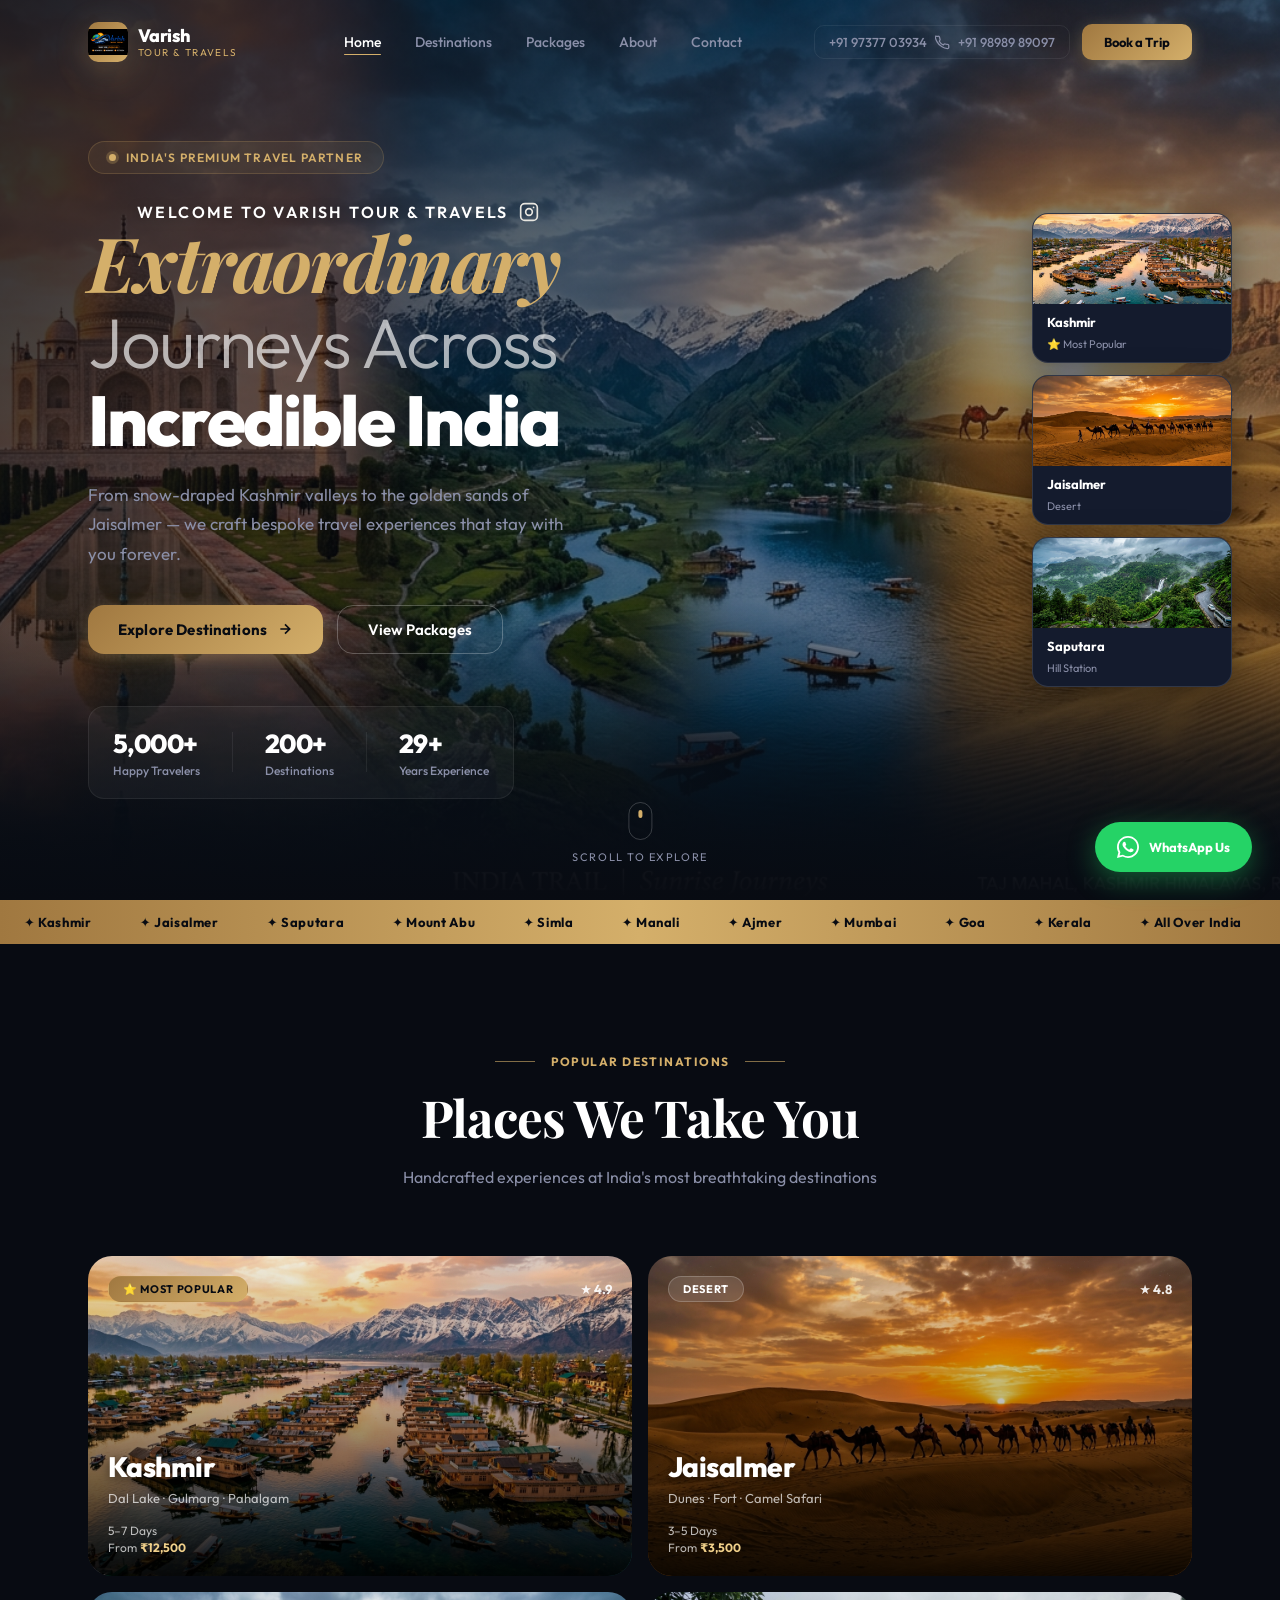
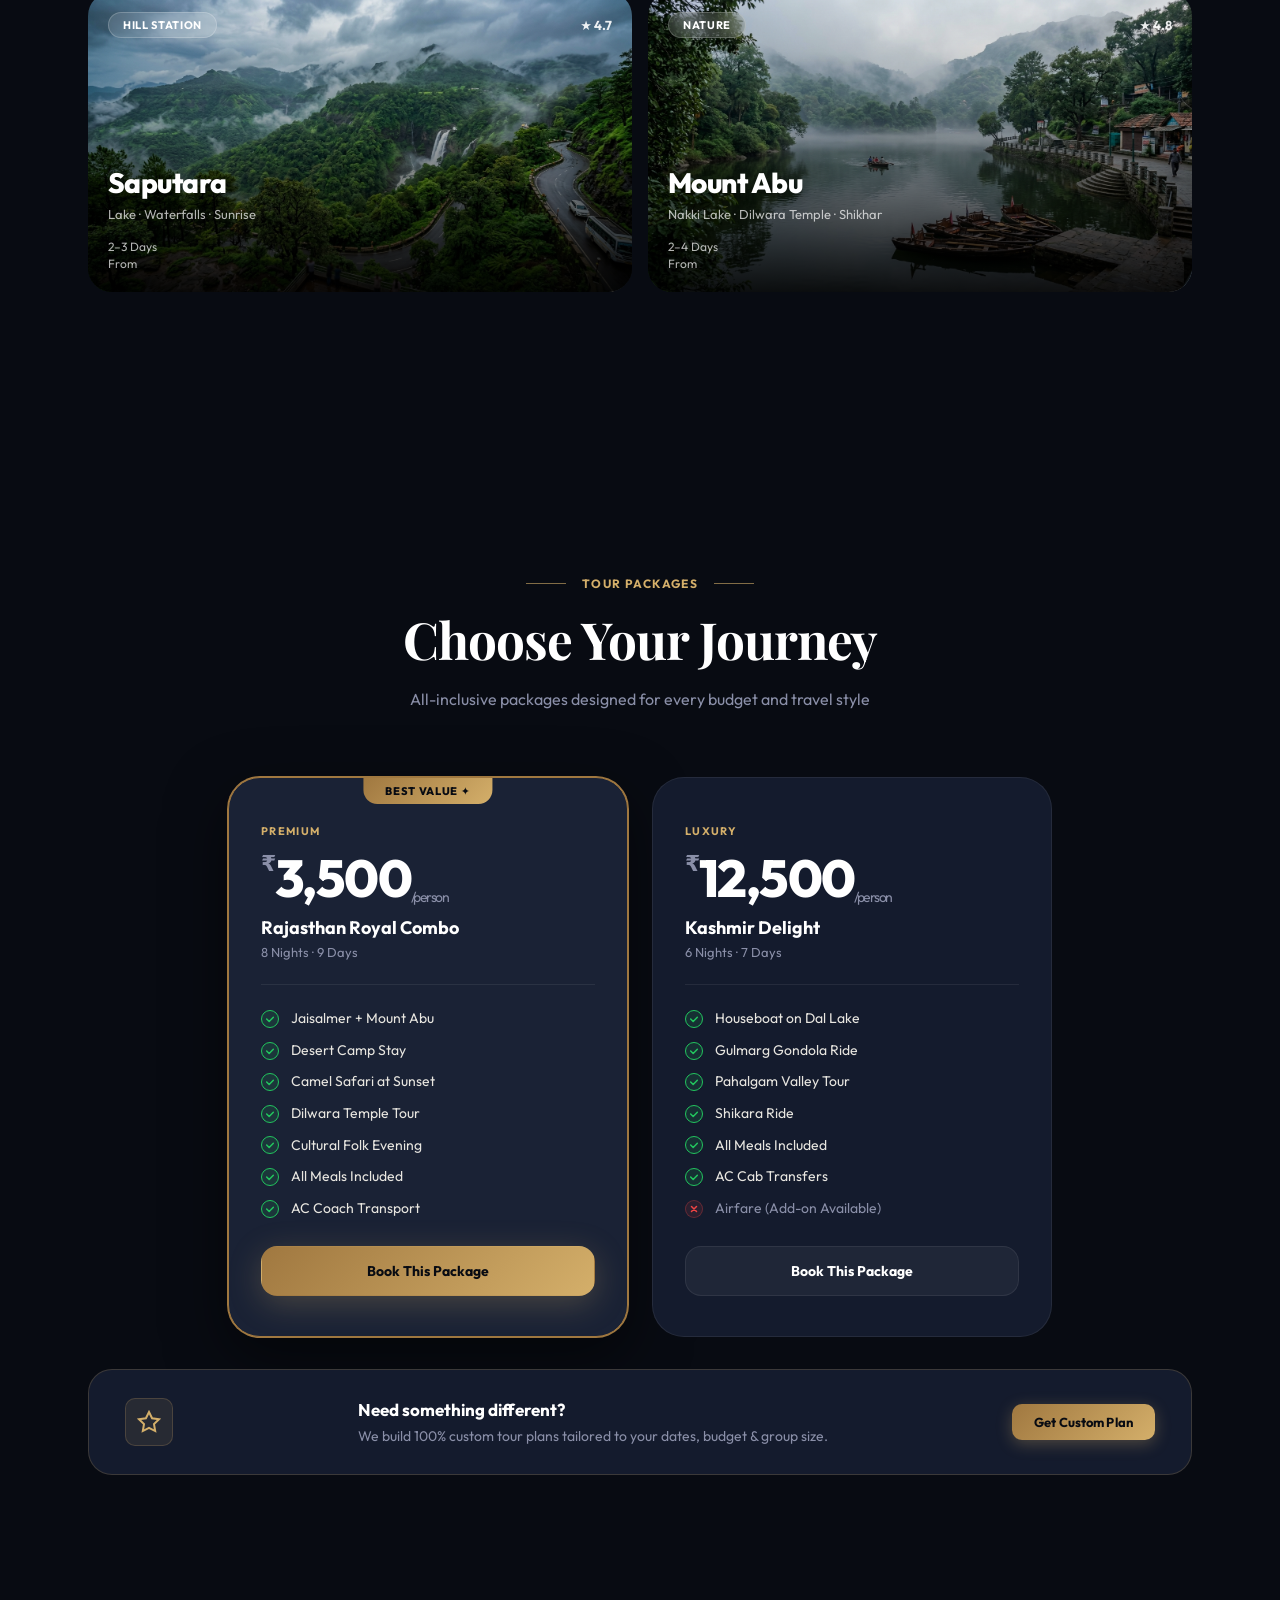
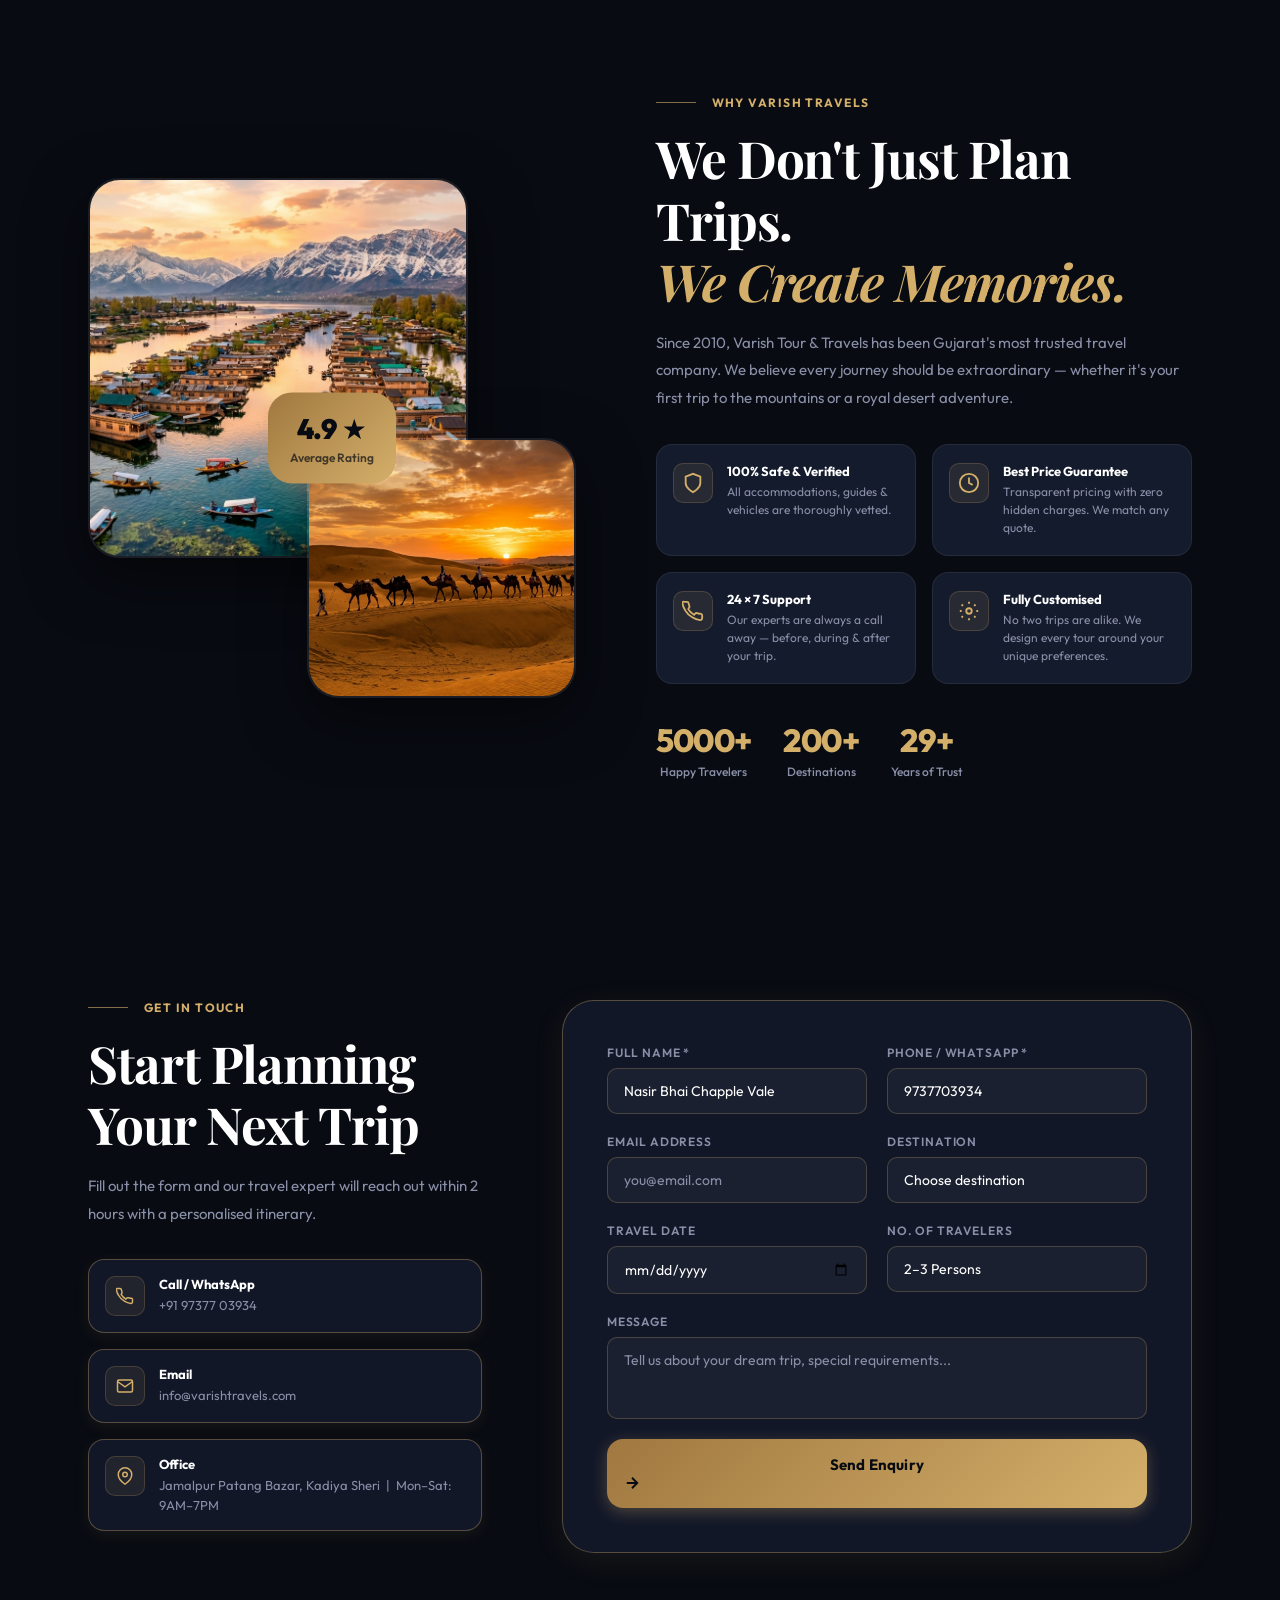
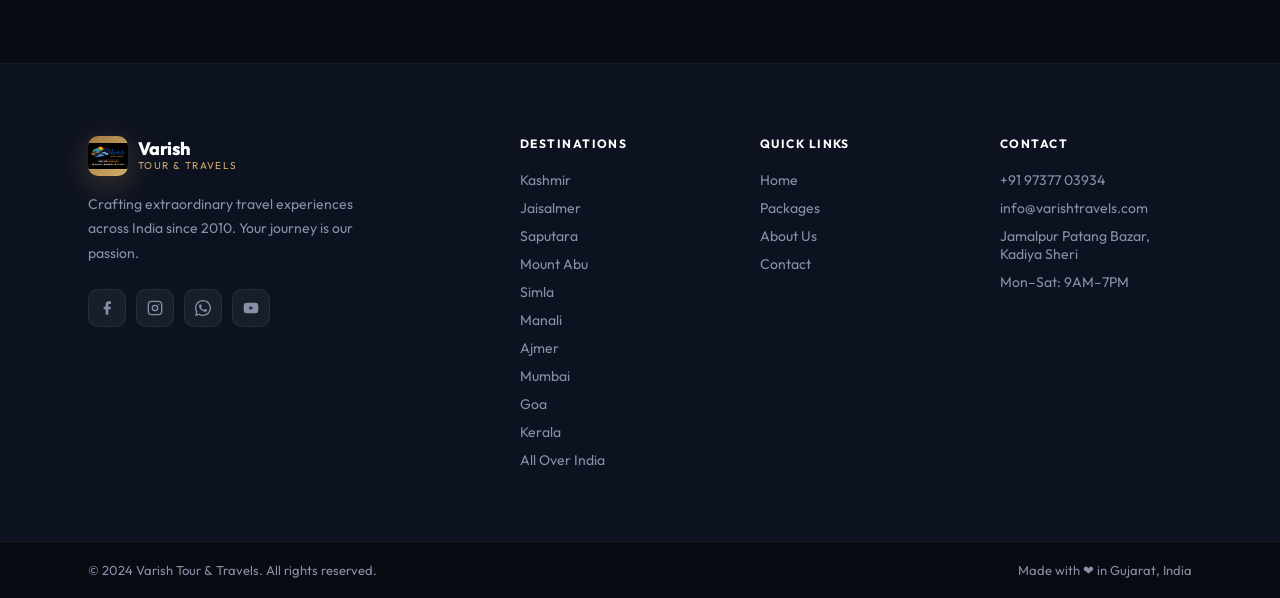
==== index.html @ 1003134c "Initial commit: Varish Tour and Travels website" ====
<!DOCTYPE html>
<html lang="en">

<head>
  <meta charset="UTF-8" />
  <meta name="viewport" content="width=device-width, initial-scale=1.0" />
  <title>Varish Tour & Travels | Premium India Travel Experiences</title>
  <meta name="description"
    content="Varish Tour & Travels – Discover India's most iconic destinations. Kashmir, Jaisalmer, Saputara, Mount Abu & more. Premium packages, expert guides, unforgettable journeys." />
  <meta name="keywords"
    content="Kashmir tour, Jaisalmer package, Saputara, Mount Abu, Gujarat travel, India tour packages" />
  <link rel="preconnect" href="https://fonts.googleapis.com" />
  <link rel="preconnect" href="https://fonts.gstatic.com" crossorigin />
  <link
    href="https://fonts.googleapis.com/css2?family=Outfit:wght@300;400;500;600;700;800;900&family=Playfair+Display:ital,wght@0,400;0,700;1,400;1,700&display=swap"
    rel="stylesheet" />
  <link rel="stylesheet" href="style.css" />
</head>

<body>

  <!-- ── WELCOME SCREEN ── -->
  <div class="welcome-screen" id="loader">
    <!-- Background particles -->
    <canvas class="welcome-particles" id="welcomeParticles"></canvas>
    <!-- Ambient glow orbs -->
    <div class="welcome-orb welcome-orb-1"></div>
    <div class="welcome-orb welcome-orb-2"></div>
    <div class="welcome-orb welcome-orb-3"></div>

    <div class="welcome-content" id="welcomeContent">
      <!-- Top decorative line -->
      <div class="welcome-line welcome-line-top" id="wLineTop"></div>

      <!-- Logo icon -->
      <div class="welcome-logo" id="wLogo">
        <img src="logo.jpg" alt="Varish Logo"
          style="width: 100%; height: 100%; object-fit: contain; border-radius: 50%;" />
      </div>



      <!-- Loading indicator -->
      <div class="welcome-loader" id="wLoader">
        <div class="welcome-loader-bar"></div>
      </div>
    </div>
  </div>

  <!-- ── HEADER ── -->
  <header class="header" id="header">
    <div class="header-container">
      <a href="#home" class="logo" id="logo-link">
        <div class="logo-icon">
          <img src="logo.jpg" alt="Varish Logo"
            style="width: 100%; height: 100%; object-fit: contain; border-radius: 10px;" />
        </div>
        <div class="logo-text">
          <span class="logo-brand">Varish</span>
          <span class="logo-sub">Tour & Travels</span>
        </div>
      </a>

      <nav class="nav" id="mainNav">
        <a href="#home" class="nav-link active" id="nl-home">Home</a>
        <a href="#destinations" class="nav-link" id="nl-dest">Destinations</a>
        <a href="#packages" class="nav-link" id="nl-pkg">Packages</a>
        <a href="#about" class="nav-link" id="nl-about">About</a>
        <a href="#contact" class="nav-link" id="nl-contact">Contact</a>
      </nav>

      <div class="header-right">
        <!-- Language Switcher -->
        <div id="google_translate_element" class="lang-select"></div>

        <a href="tel:+919898989097" class="header-phone" id="header-phone-link">
          <svg width="15" height="15" viewBox="0 0 24 24" fill="none" stroke="currentColor" stroke-width="2">
            <path
              d="M22 16.92v3a2 2 0 01-2.18 2 19.79 19.79 0 01-8.63-3.07A19.5 19.5 0 013.37 11a19.79 19.79 0 01-3.07-8.67A2 2 0 012.28 2h3a2 2 0 012 1.72c.127.96.361 1.903.7 2.81a2 2 0 01-.45 2.11L6.91 9.91a16 16 0 006.18 6.18l1.27-1.27a2 2 0 012.11-.45c.907.339 1.85.573 2.81.7A2 2 0 0122 16.92z" />
          </svg>
          +91 98989 89097
        </a>
        <button class="btn-gold" id="headerBookBtn">Book a Trip</button>
        <button class="hamburger" id="hamburger" aria-label="Toggle menu">
          <span></span><span></span><span></span>
        </button>
      </div>
    </div>
  </header>

  <!-- ── HERO ── -->
  <section class="hero" id="home">
    <div class="hero-bg">
      <!-- Fallback image (always loads and is controlled by Admin panel) -->
      <img src="hero-bg.jpg" alt="Incredible India" class="hero-bg-img" id="hero-bg-img" />

      <!-- Video background (placed on top). To use a video, add 'hero-video.mp4' to your folder -->
      <video autoplay muted loop playsinline class="hero-bg-video" id="hero-bg-video" poster="hero-bg.jpg"
        style="position: absolute; top: 0; left: 0; z-index: 1; width: 100%; height: 100%; object-fit: cover; opacity: 0.8;">
        <source src="hero-video.mp4" type="video/mp4" />
      </video>

      <div class="hero-overlay" style="z-index: 2;"></div>
      <div class="hero-gradient" style="z-index: 2;"></div>
    </div>

    <!-- Floating destination preview cards -->
    <div class="hero-destinations" id="heroDestCards">
      <div class="hdest-card" id="hd-kashmir">
        <img src="kashmir.jpg" alt="Kashmir" />
        <div class="hdest-info">
          <strong>Kashmir</strong>
          <span>Heaven on Earth</span>
        </div>
      </div>
      <div class="hdest-card" id="hd-jaisalmer">
        <img src="jaisalmer.jpg" alt="Jaisalmer" />
        <div class="hdest-info">
          <strong>Jaisalmer</strong>
          <span>Golden City</span>
        </div>
      </div>
      <div class="hdest-card" id="hd-saputara">
        <img src="saputara.jpg" alt="Saputara" />
        <div class="hdest-info">
          <strong>Saputara</strong>
          <span>Hill Station</span>
        </div>
      </div>
    </div>

    <div class="hero-content" id="heroContent">
      <div class="hero-badge">
        <div class="badge-dot"></div>
        <span>India's Premium Travel Partner</span>
      </div>
      <div style="display: flex; align-items: center; justify-content: center; gap: 10px;">
        <p class="hero-welcome-text" id="heroWelcomeText" style="margin-bottom: 0;">Welcome to Varish Tour & Travels</p>
        <a href="https://www.instagram.com/varish_tour_and_travels" target="_blank" aria-label="Instagram"
          style="color: currentColor; display: flex; align-items: center; text-decoration: none; transition: color 0.3s;"
          onmouseover="this.style.color='#E1306C'" onmouseout="this.style.color='currentColor'">
          <svg width="20" height="20" viewBox="0 0 24 24" fill="none" stroke="currentColor" stroke-width="2">
            <rect x="2" y="2" width="20" height="20" rx="5" />
            <circle cx="12" cy="12" r="4" />
            <circle cx="17.5" cy="6.5" r="1" fill="currentColor" stroke="none" />
          </svg>
        </a>
      </div>
      <h1 class="hero-title">
        <em>Extraordinary</em>
        <span>Journeys Across</span>
        <strong>Incredible India</strong>
      </h1>
      <p class="hero-desc">
        From snow-draped Kashmir valleys to the golden sands of Jaisalmer — we craft bespoke travel experiences that
        stay with you forever.
      </p>
      <div class="hero-actions">
        <button class="btn-gold btn-lg" id="heroExploreBtn">
          Explore Destinations
          <svg width="16" height="16" viewBox="0 0 24 24" fill="none" stroke="currentColor" stroke-width="2.5">
            <path d="M5 12h14M12 5l7 7-7 7" />
          </svg>
        </button>
        <button class="btn-outline-white btn-lg" id="heroPackagesBtn">View Packages</button>
      </div>
      <div class="hero-stats">
        <div class="stat-item">
          <strong id="statTrips">5000+</strong>
          <span>Happy Travelers</span>
        </div>
        <div class="stat-divider"></div>
        <div class="stat-item">
          <strong id="statDests">200+</strong>
          <span>Destinations</span>
        </div>
        <div class="stat-divider"></div>
        <div class="stat-item">
          <strong id="statYears">29+</strong>
          <span>Years Experience</span>
        </div>
      </div>
    </div>

    <a href="#destinations" class="hero-scroll-cue" id="heroScrollCue">
      <div class="scroll-mouse">
        <div class="scroll-dot"></div>
      </div>
      <span>Scroll to Explore</span>
    </a>
  </section>

  <!-- ── MARQUEE ── -->
  <div class="marquee-strip">
    <div class="marquee-inner">
      <span>✦ Kashmir</span>
      <span>✦ Jaisalmer</span>
      <span>✦ Saputara</span>
      <span>✦ Mount Abu</span>
      <span>✦ Goa</span>
      <span>✦ Manali</span>
      <span>✦ Udaipur</span>
      <span>✦ Kashmir</span>
      <span>✦ Jaisalmer</span>
      <span>✦ Saputara</span>
      <span>✦ Mount Abu</span>
      <span>✦ Goa</span>
      <span>✦ Manali</span>
      <span>✦ Udaipur</span>
    </div>
  </div>

  <!-- ── DESTINATIONS ── -->
  <section class="section" id="destinations">
    <div class="container">
      <div class="section-label">
        <div class="label-line"></div>
        <span>Popular Destinations</span>
        <div class="label-line"></div>
      </div>
      <h2 class="section-title">Places We Take You</h2>
      <p class="section-desc">Handcrafted experiences at India's most breathtaking destinations</p>

      <div class="dest-grid">

        <!-- KASHMIR - Large card -->
        <div class="dest-card dest-large reveal" id="dc-kashmir">
          <img src="kashmir.jpg" alt="Kashmir" class="dest-img" />
          <div class="dest-overlay"></div>
          <div class="dest-body">
            <div class="dest-top">
              <span class="dest-tag dest-featured">⭐ Most Popular</span>
              <span class="dest-rating">★ 4.9</span>
            </div>
            <div class="dest-bottom">
              <h3 class="dest-name">Kashmir</h3>
              <p class="dest-highlights">Dal Lake · Gulmarg · Pahalgam</p>
              <div class="dest-footer">
                <div class="dest-meta">
                  <span>5–7 Days</span>
                  <span>From <strong>₹18,000</strong></span>
                </div>
                <button class="dest-btn" id="btn-dc-kashmir">Explore →</button>
              </div>
            </div>
          </div>
        </div>

        <!-- JAISALMER -->
        <div class="dest-card reveal" id="dc-jaisalmer">
          <img src="jaisalmer.jpg" alt="Jaisalmer" class="dest-img" />
          <div class="dest-overlay"></div>
          <div class="dest-body">
            <div class="dest-top">
              <span class="dest-tag">Desert</span>
              <span class="dest-rating">★ 4.8</span>
            </div>
            <div class="dest-bottom">
              <h3 class="dest-name">Jaisalmer</h3>
              <p class="dest-highlights">Dunes · Fort · Camel Safari</p>
              <div class="dest-footer">
                <div class="dest-meta">
                  <span>3–5 Days</span>
                  <span>From <strong>₹12,000</strong></span>
                </div>
                <button class="dest-btn" id="btn-dc-jaisalmer">Explore →</button>
              </div>
            </div>
          </div>
        </div>

        <!-- SAPUTARA -->
        <div class="dest-card reveal" id="dc-saputara">
          <img src="saputara.jpg" alt="Saputara" class="dest-img" />
          <div class="dest-overlay"></div>
          <div class="dest-body">
            <div class="dest-top">
              <span class="dest-tag">Hill Station</span>
              <span class="dest-rating">★ 4.7</span>
            </div>
            <div class="dest-bottom">
              <h3 class="dest-name">Saputara</h3>
              <p class="dest-highlights">Lake · Waterfalls · Sunrise</p>
              <div class="dest-footer">
                <div class="dest-meta">
                  <span>2–3 Days</span>
                </div>
                <button class="dest-btn" id="btn-dc-saputara">Explore →</button>
              </div>
            </div>
          </div>
        </div>

        <!-- MOUNT ABU -->
        <div class="dest-card dest-wide reveal" id="dc-mountabu">
          <img src="mountabu.jpg" alt="Mount Abu" class="dest-img" />
          <div class="dest-overlay"></div>
          <div class="dest-body">
            <div class="dest-top">
              <span class="dest-tag">Nature</span>
              <span class="dest-rating">★ 4.8</span>
            </div>
            <div class="dest-bottom">
              <h3 class="dest-name">Mount Abu</h3>
              <p class="dest-highlights">Nakki Lake · Dilwara Temple · Shikhar</p>
              <div class="dest-footer">
                <div class="dest-meta">
                  <span>2–4 Days</span>
                </div>
                <button class="dest-btn" id="btn-dc-mountabu">Explore →</button>
              </div>
            </div>
          </div>
        </div>


      </div>
    </div>
  </section>

  <!-- ── PACKAGES ── -->
  <section class="section section-dark" id="packages">
    <div class="container">
      <div class="section-label">
        <div class="label-line"></div>
        <span>Tour Packages</span>
        <div class="label-line"></div>
      </div>
      <h2 class="section-title">Choose Your Journey</h2>
      <p class="section-desc">All-inclusive packages designed for every budget and travel style</p>

      <div class="pkg-grid">

        <!-- Premium — Featured -->
        <div class="pkg-card pkg-featured reveal" id="pkg-premium">
          <div class="pkg-badge">Best Value ✦</div>
          <div class="pkg-tier">Premium</div>
          <div class="pkg-price">
            <sup>₹</sup>3,500<sub>/person</sub>
          </div>
          <div class="pkg-name">Rajasthan Royal Combo</div>
          <div class="pkg-duration">8 Nights · 9 Days</div>
          <div class="pkg-divider"></div>
          <ul class="pkg-features">
            <li class="feat-inc">Jaisalmer + Mount Abu</li>
            <li class="feat-inc">Desert Camp Stay</li>
            <li class="feat-inc">Camel Safari at Sunset</li>
            <li class="feat-inc">Dilwara Temple Tour</li>
            <li class="feat-inc">Cultural Folk Evening</li>
            <li class="feat-inc">All Meals Included</li>
            <li class="feat-inc">AC Coach Transport</li>
          </ul>
          <button class="pkg-btn pkg-btn-gold" id="book-premium">Book This Package</button>
        </div>

        <!-- Luxury -->
        <div class="pkg-card reveal" id="pkg-luxury">
          <div class="pkg-tier">Luxury</div>
          <div class="pkg-price">
            <sup>₹</sup>12,500<sub>/person</sub>
          </div>
          <div class="pkg-name">Kashmir Delight</div>
          <div class="pkg-duration">6 Nights · 7 Days</div>
          <div class="pkg-divider"></div>
          <ul class="pkg-features">
            <li class="feat-inc">Houseboat on Dal Lake</li>
            <li class="feat-inc">Gulmarg Gondola Ride</li>
            <li class="feat-inc">Pahalgam Valley Tour</li>
            <li class="feat-inc">Shikara Ride</li>
            <li class="feat-inc">All Meals Included</li>
            <li class="feat-inc">AC Cab Transfers</li>
            <li class="feat-exc">Airfare (Add-on Available)</li>
          </ul>
          <button class="pkg-btn" id="book-luxury">Book This Package</button>
        </div>

      </div>

      <div class="custom-banner reveal" id="customBanner">
        <div class="custom-banner-icon">
          <svg width="24" height="24" viewBox="0 0 24 24" fill="none" stroke="currentColor" stroke-width="2">
            <path d="M12 2l3.09 6.26L22 9.27l-5 4.87 1.18 6.88L12 17.77l-6.18 3.25L7 14.14 2 9.27l6.91-1.01L12 2z" />
          </svg>
        </div>
        <div class="custom-banner-text">
          <strong>Need something different?</strong>
          <span>We build 100% custom tour plans tailored to your dates, budget & group size.</span>
        </div>
        <button class="btn-gold" id="customPlanBtn">Get Custom Plan</button>
      </div>
    </div>
  </section>



  <!-- ── WHY US ── -->
  <section class="section" id="about">
    <div class="container about-grid">
      <div class="about-visual reveal">
        <div class="about-img-stack">
          <div class="about-img-main">
            <img src="kashmir.jpg" alt="Kashmir Travel" />
          </div>
          <div class="about-img-secondary">
            <img src="jaisalmer.jpg" alt="Jaisalmer" />
          </div>
          <div class="about-stats-card">
            <strong>4.9 ★</strong>
            <span>Average Rating</span>
          </div>
        </div>
      </div>
      <div class="about-content reveal">
        <div class="section-label" style="justify-content:flex-start">
          <div class="label-line"></div>
          <span>Why Varish Travels</span>
        </div>
        <h2 class="section-title" style="text-align:left">We Don't Just Plan Trips.<br /><em>We Create Memories.</em>
        </h2>
        <p class="about-desc">
          Since 2010, Varish Tour & Travels has been Gujarat's most trusted travel company. We believe every journey
          should be extraordinary — whether it's your first trip to the mountains or a royal desert adventure.
        </p>

        <div class="why-grid">
          <div class="why-card" id="wc-safe">
            <div class="why-icon">
              <svg width="22" height="22" viewBox="0 0 24 24" fill="none" stroke="currentColor" stroke-width="2">
                <path d="M12 22s8-4 8-10V5l-8-3-8 3v7c0 6 8 10 8 10z" />
              </svg>
            </div>
            <div>
              <strong>100% Safe & Verified</strong>
              <p>All accommodations, guides & vehicles are thoroughly vetted.</p>
            </div>
          </div>
          <div class="why-card" id="wc-price">
            <div class="why-icon">
              <svg width="22" height="22" viewBox="0 0 24 24" fill="none" stroke="currentColor" stroke-width="2">
                <circle cx="12" cy="12" r="10" />
                <path d="M12 6v6l4 2" />
              </svg>
            </div>
            <div>
              <strong>Best Price Guarantee</strong>
              <p>Transparent pricing with zero hidden charges. We match any quote.</p>
            </div>
          </div>
          <div class="why-card" id="wc-support">
            <div class="why-icon">
              <svg width="22" height="22" viewBox="0 0 24 24" fill="none" stroke="currentColor" stroke-width="2">
                <path
                  d="M22 16.92v3a2 2 0 01-2.18 2 19.79 19.79 0 01-8.63-3.07A19.5 19.5 0 013.37 11a19.79 19.79 0 01-3.07-8.67A2 2 0 012.28 2h3a2 2 0 012 1.72c.127.96.361 1.903.7 2.81a2 2 0 01-.45 2.11L6.91 9.91a16 16 0 006.18 6.18l1.27-1.27a2 2 0 012.11-.45c.907.339 1.85.573 2.81.7A2 2 0 0122 16.92z" />
              </svg>
            </div>
            <div>
              <strong>24 × 7 Support</strong>
              <p>Our experts are always a call away — before, during & after your trip.</p>
            </div>
          </div>
          <div class="why-card" id="wc-custom">
            <div class="why-icon">
              <svg width="22" height="22" viewBox="0 0 24 24" fill="none" stroke="currentColor" stroke-width="2">
                <circle cx="12" cy="12" r="3" />
                <path
                  d="M19.07 4.93l-1.41 1.41M5.34 17.66l-1.41 1.41M19.07 19.07l-1.41-1.41M5.34 6.34L3.93 4.93M22 12h-2M4 12H2M12 22v-2M12 4V2" />
              </svg>
            </div>
            <div>
              <strong>Fully Customised</strong>
              <p>No two trips are alike. We design every tour around your unique preferences.</p>
            </div>
          </div>
        </div>

        <div class="about-numbers">
          <div class="about-num">
            <strong>5000+</strong>
            <span>Happy Travelers</span>
          </div>
          <div class="about-num">
            <strong>200+</strong>
            <span>Destinations</span>
          </div>
          <div class="about-num">
            <strong>29+</strong>
            <span>Years of Trust</span>
          </div>
        </div>
      </div>
    </div>
  </section>

  <!-- ── CONTACT ── -->
  <section class="section" id="contact">
    <div class="container contact-grid">

      <div class="contact-info reveal">
        <div class="section-label" style="justify-content:flex-start">
          <div class="label-line"></div>
          <span>Get In Touch</span>
        </div>
        <h2 class="section-title" style="text-align:left">Start Planning<br />Your Next Trip</h2>
        <p class="about-desc">Fill out the form and our travel expert will reach out within 2 hours with a personalised
          itinerary.</p>

        <div class="contact-details">
          <a href="tel:+919898989097" class="contact-item" id="ci-phone">
            <div class="ci-icon">
              <svg width="18" height="18" viewBox="0 0 24 24" fill="none" stroke="currentColor" stroke-width="2">
                <path
                  d="M22 16.92v3a2 2 0 01-2.18 2 19.79 19.79 0 01-8.63-3.07A19.5 19.5 0 013.37 11a19.79 19.79 0 01-3.07-8.67A2 2 0 012.28 2h3a2 2 0 012 1.72c.127.96.361 1.903.7 2.81a2 2 0 01-.45 2.11L6.91 9.91a16 16 0 006.18 6.18l1.27-1.27a2 2 0 012.11-.45c.907.339 1.85.573 2.81.7A2 2 0 0122 16.92z" />
              </svg>
            </div>
            <div>
              <strong>Call / WhatsApp</strong>
              <span>+91 98989 89097</span>
            </div>
          </a>
          <a href="mailto:info@varishtravels.com" class="contact-item" id="ci-email">
            <div class="ci-icon">
              <svg width="18" height="18" viewBox="0 0 24 24" fill="none" stroke="currentColor" stroke-width="2">
                <path d="M4 4h16c1.1 0 2 .9 2 2v12c0 1.1-.9 2-2 2H4c-1.1 0-2-.9-2-2V6c0-1.1.9-2 2-2z" />
                <polyline points="22,6 12,13 2,6" />
              </svg>
            </div>
            <div>
              <strong>Email</strong>
              <span>info@varishtravels.com</span>
            </div>
          </a>
          <div class="contact-item" id="ci-office">
            <div class="ci-icon">
              <svg width="18" height="18" viewBox="0 0 24 24" fill="none" stroke="currentColor" stroke-width="2">
                <path d="M21 10c0 7-9 13-9 13s-9-6-9-13a9 9 0 0118 0z" />
                <circle cx="12" cy="10" r="3" />
              </svg>
            </div>
            <div>
              <strong>Office</strong>
              <span>Gujarat, India &nbsp;|&nbsp; Mon–Sat: 9AM–7PM</span>
            </div>
          </div>
        </div>
      </div>

      <div class="contact-form-wrap reveal">
        <form class="contact-form" id="contactForm" novalidate>
          <div class="form-row">
            <div class="form-group">
              <label for="cf-name">Full Name *</label>
              <input type="text" id="cf-name" placeholder="Your full name" value="Nasir Bhai Chapple Vale" required />
            </div>
            <div class="form-group">
              <label for="cf-phone">Phone / WhatsApp *</label>
              <input type="tel" id="cf-phone" placeholder="+91 XXXXX XXXXX" value="9737703934" required />
            </div>
          </div>
          <div class="form-row">
            <div class="form-group">
              <label for="cf-email">Email Address</label>
              <input type="email" id="cf-email" placeholder="you@email.com" />
            </div>
            <div class="form-group">
              <label for="cf-dest">Destination</label>
              <select id="cf-dest">
                <option value="">Choose destination</option>
                <option>Kashmir</option>
                <option>Jaisalmer</option>
                <option>Saputara</option>
                <option>Mount Abu</option>
                <option>Custom / Multiple</option>
              </select>
            </div>
          </div>
          <div class="form-row">
            <div class="form-group">
              <label for="cf-date">Travel Date</label>
              <input type="date" id="cf-date" />
            </div>
            <div class="form-group">
              <label for="cf-travelers">No. of Travelers</label>
              <select id="cf-travelers">
                <option>1 Person</option>
                <option>2 Persons</option>
                <option selected>2–3 Persons</option>
                <option>3–5 Persons</option>
                <option>6–10 Persons</option>
                <option>Group (10+)</option>
              </select>
            </div>
          </div>
          <div class="form-group form-full">
            <label for="cf-msg">Message</label>
            <textarea id="cf-msg" rows="3"
              placeholder="Tell us about your dream trip, special requirements..."></textarea>
          </div>
          <button type="submit" class="btn-gold btn-submit" id="cfSubmitBtn">
            <span id="cfSubmitText">Send Enquiry</span>
            <svg width="18" height="18" viewBox="0 0 24 24" fill="none" stroke="currentColor" stroke-width="2.5">
              <path d="M5 12h14M12 5l7 7-7 7" />
            </svg>
          </button>
        </form>
      </div>
    </div>
  </section>

  <!-- ── FOOTER ── -->
  <footer class="footer" id="footer">
    <div class="footer-main">
      <div class="container footer-grid">
        <div class="footer-brand">
          <a href="#home" class="logo">
            <div class="logo-icon">
              <img src="logo.jpg" alt="Varish Logo"
                style="width: 100%; height: 100%; object-fit: contain; border-radius: 10px;" />
            </div>
            <div class="logo-text">
              <span class="logo-brand">Varish</span>
              <span class="logo-sub">Tour & Travels</span>
            </div>
          </a>
          <p>Crafting extraordinary travel experiences across India since 2010. Your journey is our passion.</p>
          <div class="social-links">
            <a href="#" class="social-btn" id="sf-fb" aria-label="Facebook">
              <svg width="16" height="16" viewBox="0 0 24 24" fill="currentColor">
                <path d="M18 2h-3a5 5 0 00-5 5v3H7v4h3v8h4v-8h3l1-4h-4V7a1 1 0 011-1h3z" />
              </svg>
            </a>
            <a href="#" class="social-btn" id="sf-ig" aria-label="Instagram">
              <svg width="16" height="16" viewBox="0 0 24 24" fill="none" stroke="currentColor" stroke-width="2">
                <rect x="2" y="2" width="20" height="20" rx="5" />
                <circle cx="12" cy="12" r="4" />
                <circle cx="17.5" cy="6.5" r="1" fill="currentColor" stroke="none" />
              </svg>
            </a>
            <a href="https://wa.me/919898989097" class="social-btn" id="sf-wa" aria-label="WhatsApp">
              <svg width="16" height="16" viewBox="0 0 24 24" fill="currentColor">
                <path
                  d="M17.472 14.382c-.297-.149-1.758-.867-2.03-.967-.273-.099-.471-.148-.67.15-.197.297-.767.966-.94 1.164-.173.199-.347.223-.644.075-.297-.15-1.255-.463-2.39-1.475-.883-.788-1.48-1.761-1.653-2.059-.173-.297-.018-.458.13-.606.134-.133.298-.347.446-.52.149-.174.198-.298.298-.497.099-.198.05-.371-.025-.52-.075-.149-.669-1.612-.916-2.207-.242-.579-.487-.5-.669-.51-.173-.008-.371-.01-.57-.01-.198 0-.52.074-.792.372-.272.297-1.04 1.016-1.04 2.479 0 1.462 1.065 2.875 1.213 3.074.149.198 2.096 3.2 5.077 4.487.709.306 1.262.489 1.694.625.712.227 1.36.195 1.871.118.571-.085 1.758-.719 2.006-1.413.248-.694.248-1.289.173-1.413-.074-.124-.272-.198-.57-.347z" />
                <path
                  d="M12 0C5.373 0 0 5.373 0 12c0 2.127.558 4.122 1.533 5.856L0 24l6.335-1.525C8.05 23.447 9.992 24 12 24c6.627 0 12-5.373 12-12S18.627 0 12 0zm0 22c-1.846 0-3.597-.5-5.107-1.373l-.363-.214-3.76.906.946-3.659-.237-.378C2.51 15.666 2 13.9 2 12 2 6.477 6.477 2 12 2s10 4.477 10 10-4.477 10-10 10z" />
              </svg>
            </a>
            <a href="#" class="social-btn" id="sf-yt" aria-label="YouTube">
              <svg width="16" height="16" viewBox="0 0 24 24" fill="currentColor">
                <path
                  d="M22.54 6.42a2.78 2.78 0 00-1.95-1.96C18.88 4 12 4 12 4s-6.88 0-8.59.46a2.78 2.78 0 00-1.95 1.96A29 29 0 001 12a29 29 0 00.46 5.58A2.78 2.78 0 003.41 19.6C5.12 20 12 20 12 20s6.88 0 8.59-.46a2.78 2.78 0 001.95-1.95A29 29 0 0023 12a29 29 0 00-.46-5.58zM9.75 15.02V8.98L15.5 12l-5.75 3.02z" />
              </svg>
            </a>
          </div>
        </div>

        <div class="footer-col">
          <h5>Destinations</h5>
          <ul>
            <li><a href="#destinations">Kashmir</a></li>
            <li><a href="#destinations">Jaisalmer</a></li>
            <li><a href="#destinations">Saputara</a></li>
            <li><a href="#destinations">Mount Abu</a></li>
            <li><a href="#destinations">Simla</a></li>
            <li><a href="#destinations">Manali</a></li>
            <li><a href="#destinations">Ajmer</a></li>
            <li><a href="#destinations">Mumbai</a></li>
            <li><a href="#destinations">Goa</a></li>
            <li><a href="#destinations">Kerala</a></li>
            <li><a href="#destinations">All Over India</a></li>
          </ul>
        </div>

        <div class="footer-col">
          <h5>Quick Links</h5>
          <ul>
            <li><a href="#home">Home</a></li>
            <li><a href="#packages">Packages</a></li>
            <li><a href="#about">About Us</a></li>
            <li><a href="#contact">Contact</a></li>
          </ul>
        </div>

        <div class="footer-col">
          <h5>Contact</h5>
          <ul>
            <li>+91 98989 89097</li>
            <li>info@varishtravels.com</li>
            <li>Gujarat, India</li>
            <li>Mon–Sat: 9AM–7PM</li>
          </ul>
        </div>
      </div>
    </div>
    <div class="footer-bottom">
      <div class="container footer-bottom-inner">
        <span>© 2024 Varish Tour & Travels. All rights reserved.</span>
        <span>Made with ❤️ in Gujarat, India</span>
      </div>
    </div>
  </footer>

  <!-- ── BOOKING MODAL ── -->
  <div class="modal-backdrop" id="modalBackdrop">
    <div class="modal-box" id="modalBox">
      <button class="modal-close" id="modalClose" aria-label="Close">
        <svg width="18" height="18" viewBox="0 0 24 24" fill="none" stroke="currentColor" stroke-width="2.5">
          <path d="M18 6L6 18M6 6l12 12" />
        </svg>
      </button>
      <div class="modal-header">
        <div class="modal-icon-wrap">
          <img src="logo.jpg" alt="Varish Logo"
            style="width: 100%; height: 100%; object-fit: contain; border-radius: 10px;" />
        </div>
        <h3 class="modal-title">Book Your Trip</h3>
        <p class="modal-pkg" id="modalPkgName">Kashmir Delight</p>
      </div>
      <form id="modalForm" novalidate>
        <div class="form-row">
          <div class="form-group">
            <label for="m-name">Full Name *</label>
            <input type="text" id="m-name" placeholder="Your name" required />
          </div>
          <div class="form-group">
            <label for="m-phone">Phone *</label>
            <input type="tel" id="m-phone" placeholder="+91 XXXXX XXXXX" required />
          </div>
        </div>
        <div class="form-group">
          <label for="m-date">Travel Date</label>
          <input type="date" id="m-date" />
        </div>
        <div class="form-group">
          <label for="m-travelers">Travelers</label>
          <select id="m-travelers">
            <option>1 Person</option>
            <option>2 Persons</option>
            <option>3–5 Persons</option>
            <option>6–10 Persons</option>
            <option>Group (10+)</option>
          </select>
        </div>
        <button type="submit" class="btn-gold btn-submit" id="modalSubmitBtn">
          <span id="modalSubmitText">Confirm Booking Request</span>
        </button>
      </form>
    </div>
  </div>

  <!-- ── TOAST ── -->
  <div class="toast" id="toast"></div>



  <!-- ── WHATSAPP FLOAT ── -->
  <a href="https://wa.me/919898989097" class="wa-float" id="waFloat" target="_blank" rel="noopener"
    aria-label="WhatsApp">
    <svg width="22" height="22" viewBox="0 0 24 24" fill="currentColor">
      <path
        d="M17.472 14.382c-.297-.149-1.758-.867-2.03-.967-.273-.099-.471-.148-.67.15-.197.297-.767.966-.94 1.164-.173.199-.347.223-.644.075-.297-.15-1.255-.463-2.39-1.475-.883-.788-1.48-1.761-1.653-2.059-.173-.297-.018-.458.13-.606.134-.133.298-.347.446-.52.149-.174.198-.298.298-.497.099-.198.05-.371-.025-.52-.075-.149-.669-1.612-.916-2.207-.242-.579-.487-.5-.669-.51-.173-.008-.371-.01-.57-.01-.198 0-.52.074-.792.372-.272.297-1.04 1.016-1.04 2.479 0 1.462 1.065 2.875 1.213 3.074.149.198 2.096 3.2 5.077 4.487.709.306 1.262.489 1.694.625.712.227 1.36.195 1.871.118.571-.085 1.758-.719 2.006-1.413.248-.694.248-1.289.173-1.413-.074-.124-.272-.198-.57-.347z" />
      <path
        d="M12 0C5.373 0 0 5.373 0 12c0 2.127.558 4.122 1.533 5.856L0 24l6.335-1.525C8.05 23.447 9.992 24 12 24c6.627 0 12-5.373 12-12S18.627 0 12 0zm0 22c-1.846 0-3.597-.5-5.107-1.373l-.363-.214-3.76.906.946-3.659-.237-.378C2.51 15.666 2 13.9 2 12 2 6.477 6.477 2 12 2s10 4.477 10 10-4.477 10-10 10z" />
    </svg>
    <span class="wa-label">WhatsApp Us</span>
  </a>

  <!-- ── GOOGLE TRANSLATE SCRIPT ── -->
  <script type="text/javascript">
    function googleTranslateElementInit() {
      new google.translate.TranslateElement({
        pageLanguage: 'en',
        includedLanguages: 'en,hi,gu',
        layout: google.translate.TranslateElement.InlineLayout.SIMPLE
      }, 'google_translate_element');
    }
  </script>
  <script type="text/javascript"
    src="https://translate.google.com/translate_a/element.js?cb=googleTranslateElementInit"></script>

  <script src="script.js"></script>
</body>

</html>
---- style.css ----
/* ============================================================
   VARISH TOUR & TRAVELS — Premium Professional CSS
   Design: Dark luxury with gold accents, cinematic feel
   ============================================================ */

/* ── DESIGN TOKENS ── */
:root {
  --gold:         #D4AF6A;
  --gold-light:   #F0D08A;
  --gold-dark:    #A07840;
  --gold-glow:    rgba(212,175,106,0.3);

  --bg:           #080B12;
  --bg-2:         #0D1220;
  --bg-3:         #111827;
  --bg-card:      #141B2D;
  --bg-card-2:    #1A2235;

  --border:       rgba(255,255,255,0.07);
  --border-gold:  rgba(212,175,106,0.2);

  --text:         #E8E6E0;
  --text-muted:   #8A8FA8;
  --white:        #FFFFFF;

  --radius-sm:    10px;
  --radius-md:    16px;
  --radius-lg:    24px;
  --radius-xl:    32px;
  --radius-pill:  100px;

  --ease:         cubic-bezier(0.4, 0, 0.2, 1);
  --ease-spring:  cubic-bezier(0.34, 1.56, 0.64, 1);
  --t:            0.3s var(--ease);
  --t-med:        0.5s var(--ease);

  --shadow-sm:    0 2px 12px rgba(0,0,0,0.3);
  --shadow-md:    0 8px 32px rgba(0,0,0,0.4);
  --shadow-lg:    0 20px 60px rgba(0,0,0,0.5);
  --shadow-gold:  0 8px 32px rgba(212,175,106,0.25);
}

/* ── RESET ── */
*, *::before, *::after { box-sizing: border-box; margin: 0; padding: 0; }
html { scroll-behavior: smooth; font-size: 16px; }
body {
  font-family: 'Outfit', system-ui, sans-serif;
  background: var(--bg);
  color: var(--text);
  overflow-x: hidden;
  -webkit-font-smoothing: antialiased;
}
img { display: block; width: 100%; height: 100%; object-fit: cover; }
svg { display: block; flex-shrink: 0; }
a { text-decoration: none; color: inherit; }
button { font-family: inherit; cursor: pointer; border: none; background: none; }
ul { list-style: none; }
input, select, textarea { font-family: inherit; }

/* ── SCROLLBAR ── */
::-webkit-scrollbar { width: 4px; }
::-webkit-scrollbar-track { background: var(--bg-2); }
::-webkit-scrollbar-thumb { background: var(--gold-dark); border-radius: 4px; }

/* ── CONTAINER ── */
.container { max-width: 1200px; margin: 0 auto; padding: 0 48px; }


/* ══════════════════════════════════════════
   WELCOME SCREEN
══════════════════════════════════════════ */
.welcome-screen {
  position: fixed; inset: 0; z-index: 99999;
  background: var(--bg);
  display: flex; align-items: center; justify-content: center;
  overflow: hidden;
  transition: opacity 0.8s cubic-bezier(0.4,0,0.2,1), visibility 0.8s cubic-bezier(0.4,0,0.2,1);
}
.welcome-screen.hidden {
  opacity: 0; visibility: hidden; pointer-events: none;
}

/* Particle canvas */
.welcome-particles {
  position: absolute; inset: 0;
  width: 100%; height: 100%;
  pointer-events: none; opacity: 0.6;
}

/* Ambient glow orbs */
.welcome-orb {
  position: absolute; border-radius: 50%;
  filter: blur(100px); opacity: 0; pointer-events: none;
  animation: welcomeOrbIn 1.5s ease 0.2s forwards;
}
.welcome-orb-1 {
  width: 400px; height: 400px; top: -100px; left: -100px;
  background: radial-gradient(circle, rgba(212,175,106,0.15), transparent 70%);
}
.welcome-orb-2 {
  width: 300px; height: 300px; bottom: -80px; right: -60px;
  background: radial-gradient(circle, rgba(160,120,64,0.12), transparent 70%);
  animation-delay: 0.5s;
}
.welcome-orb-3 {
  width: 200px; height: 200px; top: 40%; right: 20%;
  background: radial-gradient(circle, rgba(240,208,138,0.08), transparent 70%);
  animation-delay: 0.8s;
}
@keyframes welcomeOrbIn {
  0%   { opacity: 0; transform: scale(0.6); }
  100% { opacity: 1; transform: scale(1); }
}

/* Content container */
.welcome-content {
  position: relative; z-index: 2;
  display: flex; flex-direction: column;
  align-items: center; text-align: center;
  padding: 0 24px;
}

/* Decorative lines */
.welcome-line {
  width: 0; height: 1px;
  background: linear-gradient(90deg, transparent, var(--gold), transparent);
  transition: none;
}
.welcome-line-top {
  margin-bottom: 32px;
  animation: welcomeLineExpand 1s ease 0.3s forwards;
}
.welcome-line-bottom {
  margin-top: 28px;
  animation: welcomeLineExpand 1s ease 1.8s forwards;
}
@keyframes welcomeLineExpand {
  0%   { width: 0; opacity: 0; }
  100% { width: 120px; opacity: 0.6; }
}

/* Logo */
.welcome-logo {
  opacity: 0; transform: scale(0.5) rotate(-10deg);
  animation: welcomeLogoIn 0.8s cubic-bezier(0.34,1.56,0.64,1) 0.5s forwards;
  margin-bottom: 24px;
  position: relative;
}
.welcome-logo::after {
  content: '';
  position: absolute; inset: -12px; border-radius: 50%;
  border: 1px solid rgba(212,175,106,0.15);
  animation: welcomeLogoPulse 2.5s ease-in-out infinite 1.3s;
}
@keyframes welcomeLogoIn {
  0%   { opacity: 0; transform: scale(0.5) rotate(-10deg); }
  100% { opacity: 1; transform: scale(1) rotate(0deg); }
}
@keyframes welcomeLogoPulse {
  0%,100% { transform: scale(1); opacity: 0.3; }
  50%     { transform: scale(1.3); opacity: 0; }
}

/* "Welcome To" pre-text */
.welcome-pre {
  font-family: 'Outfit', sans-serif;
  font-size: 13px; font-weight: 600;
  letter-spacing: 0.3em; text-transform: uppercase;
  color: var(--gold); margin-bottom: 12px;
  opacity: 0; transform: translateY(15px);
  animation: welcomeFadeUp 0.7s ease 0.8s forwards;
}

/* Brand name — letter by letter */
.welcome-brand {
  font-family: 'Playfair Display', serif;
  font-size: clamp(56px, 12vw, 110px);
  font-weight: 700; font-style: italic;
  color: var(--white);
  letter-spacing: -0.02em;
  line-height: 1;
  margin-bottom: 8px;
  overflow: visible;
}
.wb-letter {
  display: inline-block;
  opacity: 0; transform: translateY(60px) rotateX(40deg) scale(0.7);
  animation: welcomeLetterIn 0.6s cubic-bezier(0.34,1.56,0.64,1) forwards;
  animation-delay: calc(0.9s + var(--i) * 0.08s);
  background: linear-gradient(180deg, var(--white) 40%, var(--gold-light) 100%);
  -webkit-background-clip: text;
  -webkit-text-fill-color: transparent;
  background-clip: text;
  filter: drop-shadow(0 4px 24px rgba(212,175,106,0.2));
}
@keyframes welcomeLetterIn {
  0%   { opacity: 0; transform: translateY(60px) rotateX(40deg) scale(0.7); }
  60%  { opacity: 1; transform: translateY(-4px) rotateX(0deg) scale(1.04); }
  100% { opacity: 1; transform: translateY(0) rotateX(0deg) scale(1); }
}

/* "Tour & Travels" subtitle with lines */
.welcome-subtitle {
  display: flex; align-items: center; gap: 16px;
  opacity: 0; transform: translateY(15px);
  animation: welcomeFadeUp 0.7s ease 1.4s forwards;
  margin-bottom: 20px;
}
.welcome-subtitle span {
  font-family: 'Outfit', sans-serif;
  font-size: 16px; font-weight: 700;
  letter-spacing: 0.22em; text-transform: uppercase;
  color: var(--gold);
  white-space: nowrap;
}
.welcome-sub-line {
  width: 40px; height: 1px;
  background: var(--gold); opacity: 0.5;
}

/* Tagline */
.welcome-tagline {
  font-family: 'Outfit', sans-serif;
  font-size: 14px; font-weight: 400;
  color: var(--text-muted);
  letter-spacing: 0.06em;
  max-width: 440px;
  line-height: 1.7;
  opacity: 0; transform: translateY(15px);
  animation: welcomeFadeUp 0.7s ease 1.6s forwards;
}

/* Shared fade-up */
@keyframes welcomeFadeUp {
  0%   { opacity: 0; transform: translateY(15px); }
  100% { opacity: 1; transform: translateY(0); }
}

/* Loading bar */
.welcome-loader {
  margin-top: 36px; width: 180px; height: 2px;
  background: rgba(255,255,255,0.06);
  border-radius: 4px; overflow: hidden;
  opacity: 0;
  animation: welcomeFadeUp 0.5s ease 2s forwards;
}
.welcome-loader-bar {
  height: 100%; width: 0;
  background: linear-gradient(90deg, var(--gold-dark), var(--gold), var(--gold-light));
  border-radius: 4px;
  animation: welcomeLoadBar 2.2s ease 2.2s forwards;
}
@keyframes welcomeLoadBar {
  0%   { width: 0; }
  100% { width: 100%; }
}



/* ══════════════════════════════════════════
   HEADER
══════════════════════════════════════════ */
.header {
  position: fixed; top: 0; left: 0; right: 0; z-index: 1000;
  padding: 22px 0;
  transition: all var(--t);
}
.header.scrolled {
  background: rgba(8,11,18,0.90);
  backdrop-filter: blur(24px) saturate(1.5);
  -webkit-backdrop-filter: blur(24px);
  border-bottom: 1px solid var(--border);
  padding: 14px 0;
  box-shadow: 0 4px 32px rgba(0,0,0,0.4);
}
.header-container {
  max-width: 1200px; margin: 0 auto; padding: 0 48px;
  display: flex; align-items: center; gap: 40px;
}

/* Logo */
.logo {
  display: flex; align-items: center; gap: 10px;
  flex-shrink: 0; color: var(--white);
  transition: opacity var(--t);
}
.logo:hover { opacity: 0.85; }
.logo-icon {
  width: 40px; height: 40px; border-radius: 10px;
  background: linear-gradient(135deg, var(--gold-dark), var(--gold));
  display: flex; align-items: center; justify-content: center;
  color: var(--bg);
  box-shadow: var(--shadow-gold);
}
.logo-text { display: flex; flex-direction: column; line-height: 1; }
.logo-brand { font-size: 18px; font-weight: 800; letter-spacing: -0.01em; }
.logo-sub { font-size: 10px; color: var(--gold); letter-spacing: 0.14em; text-transform: uppercase; margin-top: 3px; }

/* Nav */
.nav { display: flex; align-items: center; gap: 2px; margin-left: auto; }
.nav-link {
  padding: 8px 16px; border-radius: var(--radius-sm);
  font-size: 14px; font-weight: 500; color: var(--text-muted);
  transition: all var(--t); position: relative;
}
.nav-link::after {
  content: ''; position: absolute; bottom: 4px; left: 50%; right: 50%;
  height: 1.5px; background: var(--gold); border-radius: 2px;
  transition: all var(--t);
}
.nav-link:hover { color: var(--white); }
.nav-link.active { color: var(--white); }
.nav-link.active::after,
.nav-link:hover::after { left: 16px; right: 16px; }

/* Header right */
.header-right { display: flex; align-items: center; gap: 12px; flex-shrink: 0; }

/* Language Switcher Styling */
.lang-select { margin-right: 4px; }
.goog-te-gadget { font-family: 'Outfit', sans-serif !important; color: transparent !important; }
.goog-te-gadget .goog-te-combo {
  background: rgba(255,255,255,0.08);
  border: 1px solid var(--border-gold);
  color: var(--white);
  padding: 6px 12px;
  border-radius: var(--radius-sm);
  font-family: 'Outfit', sans-serif;
  font-size: 13px; font-weight: 500;
  outline: none; cursor: pointer;
  transition: all var(--t);
}
.goog-te-gadget .goog-te-combo option {
  background: var(--bg);
  color: var(--white);
}
.goog-te-gadget .goog-te-combo:hover { border-color: var(--gold); }
.goog-logo-link, .goog-te-gadget span { display: none !important; }
.goog-te-banner-frame { display: none !important; }
body { top: 0 !important; } /* Prevents page shifting */

.header-phone {
  display: flex; align-items: center; gap: 8px;
  font-size: 13px; font-weight: 500; color: var(--text-muted);
  padding: 8px 14px; border-radius: var(--radius-sm);
  border: 1px solid var(--border); transition: all var(--t);
}
.header-phone:hover { color: var(--gold); border-color: var(--border-gold); }

/* Buttons */
.btn-gold {
  background: linear-gradient(135deg, var(--gold-dark), var(--gold));
  color: var(--bg); padding: 10px 22px;
  border-radius: var(--radius-sm);
  font-size: 13px; font-weight: 700; letter-spacing: 0.01em;
  transition: all var(--t);
  box-shadow: 0 4px 16px rgba(212,175,106,0.3);
}
.btn-gold:hover {
  background: linear-gradient(135deg, var(--gold), var(--gold-light));
  transform: translateY(-2px);
  box-shadow: 0 8px 28px rgba(212,175,106,0.45);
}
.btn-gold.btn-lg { padding: 14px 30px; font-size: 15px; border-radius: var(--radius-md); display: inline-flex; align-items: center; gap: 10px; }
.btn-outline-white {
  background: transparent; color: var(--white);
  padding: 14px 30px; border-radius: var(--radius-md);
  border: 1.5px solid rgba(255,255,255,0.25);
  font-size: 15px; font-weight: 600;
  transition: all var(--t);
}
.btn-outline-white:hover { border-color: var(--gold); color: var(--gold); }
.btn-submit {
  width: 100%; justify-content: center; padding: 16px;
  font-size: 15px; border-radius: var(--radius-md);
}

/* Hamburger */
.hamburger {
  display: none; flex-direction: column; gap: 5px; padding: 8px;
  border-radius: var(--radius-sm);
}
.hamburger span { display: block; width: 22px; height: 2px; background: var(--text); border-radius: 2px; transition: all var(--t); }
.hamburger.open span:nth-child(1) { transform: translateY(7px) rotate(45deg); }
.hamburger.open span:nth-child(2) { opacity: 0; }
.hamburger.open span:nth-child(3) { transform: translateY(-7px) rotate(-45deg); }


/* ══════════════════════════════════════════
   HERO
══════════════════════════════════════════ */
.hero {
  position: relative; min-height: 100vh;
  display: flex; align-items: center;
  overflow: hidden; padding: 120px 0 80px;
}
.hero-bg {
  position: absolute; inset: 0;
}
.hero-bg-img,
.hero-bg-video {
  width: 100%; height: 100%;
  object-fit: cover;
  transform: scale(1.05);
  animation: heroZoom 20s ease-in-out infinite alternate;
}
@keyframes heroZoom { from { transform: scale(1.05); } to { transform: scale(1.12); } }
.hero-overlay {
  position: absolute; inset: 0;
  background: linear-gradient(135deg, rgba(8,11,18,0.88) 0%, rgba(8,11,18,0.5) 50%, rgba(8,11,18,0.3) 100%);
}
.hero-gradient {
  position: absolute; bottom: 0; left: 0; right: 0; height: 300px;
  background: linear-gradient(to top, var(--bg), transparent);
}

/* Hero content */
.hero-content {
  position: relative; z-index: 2;
  max-width: 640px;
  padding: 0 48px;
  margin-left: calc(max(0px,(100vw - 1200px) / 2));
  animation: fadeSlideUp 1s ease 0.4s both;
}
@keyframes fadeSlideUp { from { opacity:0; transform:translateY(30px); } to { opacity:1; transform:translateY(0); } }

.hero-badge {
  display: inline-flex; align-items: center; gap: 10px;
  padding: 8px 20px; border-radius: var(--radius-pill);
  border: 1px solid var(--border-gold);
  background: rgba(212,175,106,0.08);
  font-size: 12px; font-weight: 600; letter-spacing: 0.1em;
  text-transform: uppercase; color: var(--gold);
  margin-bottom: 28px;
}
.badge-dot {
  width: 7px; height: 7px; border-radius: 50%;
  background: var(--gold);
  box-shadow: 0 0 0 3px rgba(212,175,106,0.25);
  animation: badgePulse 2s ease infinite;
}
@keyframes badgePulse { 0%,100%{box-shadow:0 0 0 3px rgba(212,175,106,0.25)} 50%{box-shadow:0 0 0 7px rgba(212,175,106,0.07)} }

.hero-welcome-text {
  font-family: 'Outfit', sans-serif;
  font-size: 16px; font-weight: 600;
  letter-spacing: 0.15em; text-transform: uppercase;
  color: var(--white); margin-bottom: 16px;
  text-shadow: 0 2px 12px rgba(0,0,0,0.4);
}

.hero-title {
  display: flex; flex-direction: column; gap: 4px;
  font-size: clamp(42px, 5.5vw, 72px);
  line-height: 1.05; letter-spacing: -0.03em;
  margin-bottom: 22px;
}
.hero-title em {
  font-family: 'Playfair Display', serif;
  font-style: italic; color: var(--gold);
  font-size: 1.08em; font-weight: 700;
}
.hero-title span { color: rgba(255,255,255,0.65); font-weight: 300; }
.hero-title strong { color: var(--white); font-weight: 800; }

.hero-desc {
  font-size: 17px; line-height: 1.75;
  color: var(--text-muted); margin-bottom: 36px; max-width: 500px;
}

.hero-actions { display: flex; gap: 14px; margin-bottom: 52px; flex-wrap: wrap; }

.hero-stats {
  display: flex; align-items: center; gap: 32px;
  padding: 20px 24px; border-radius: var(--radius-md);
  background: rgba(255,255,255,0.04);
  border: 1px solid var(--border);
  backdrop-filter: blur(8px);
  width: fit-content;
}
.stat-item { display: flex; flex-direction: column; gap: 3px; }
.stat-item strong { font-size: 26px; font-weight: 800; color: var(--white); letter-spacing: -0.02em; }
.stat-item span { font-size: 12px; color: var(--text-muted); font-weight: 500; }
.stat-divider { width: 1px; height: 40px; background: var(--border); }

/* Floating destination cards */
.hero-destinations {
  position: absolute; right: calc(max(48px,(100vw - 1200px) / 2));
  top: 50%; transform: translateY(-50%);
  display: flex; flex-direction: column; gap: 12px; z-index: 2;
  animation: fadeSlideLeft 1s ease 0.8s both;
}
@keyframes fadeSlideLeft { from { opacity:0; transform:translateY(-40%) translateX(30px); } to { opacity:1; transform:translateY(-50%); } }
.hdest-card {
  width: 200px; border-radius: var(--radius-md); overflow: hidden;
  border: 1px solid rgba(255,255,255,0.12);
  cursor: pointer; transition: all var(--t);
  background: var(--bg-card);
  box-shadow: var(--shadow-md);
}
.hdest-card:hover { transform: translateX(-6px) scale(1.02); border-color: var(--border-gold); box-shadow: var(--shadow-gold); }
.hdest-card img { height: 90px; }
.hdest-info { padding: 10px 14px; }
.hdest-info strong { display: block; font-size: 13px; font-weight: 700; color: var(--white); margin-bottom: 2px; }
.hdest-info span { font-size: 11px; color: var(--text-muted); }

/* Scroll cue */
.hero-scroll-cue {
  position: absolute; bottom: 36px; left: 50%; transform: translateX(-50%);
  display: flex; flex-direction: column; align-items: center; gap: 10px;
  cursor: pointer; z-index: 2; text-decoration: none;
  font-size: 11px; letter-spacing: 0.14em; text-transform: uppercase; color: var(--text-muted);
  animation: fadeIn 1s ease 1.5s both;
  transition: color var(--t);
}
.hero-scroll-cue:hover { color: var(--gold); }
@keyframes fadeIn { from { opacity: 0; } to { opacity: 1; } }
.scroll-mouse {
  width: 24px; height: 38px; border-radius: 14px;
  border: 1.5px solid rgba(255,255,255,0.2);
  position: relative;
}
.scroll-dot {
  width: 4px; height: 8px; border-radius: 3px;
  background: var(--gold); position: absolute;
  top: 7px; left: 50%; transform: translateX(-50%);
  animation: scrollBounce 2s ease infinite;
}
@keyframes scrollBounce { 0%,100%{transform:translateX(-50%) translateY(0);opacity:1} 80%{transform:translateX(-50%) translateY(14px);opacity:0} }


/* ══════════════════════════════════════════
   MARQUEE
══════════════════════════════════════════ */
.marquee-strip {
  background: linear-gradient(90deg, var(--gold-dark), var(--gold), var(--gold-dark));
  padding: 14px 0; overflow: hidden;
}
.marquee-inner {
  display: flex; width: max-content;
  animation: marqueeScroll 28s linear infinite;
}
.marquee-inner span {
  font-size: 13px; font-weight: 700;
  color: var(--bg); letter-spacing: 0.05em;
  white-space: nowrap; padding: 0 24px;
}
@keyframes marqueeScroll { from { transform: translateX(0); } to { transform: translateX(-50%); } }


/* ══════════════════════════════════════════
   SECTION COMMONS
══════════════════════════════════════════ */
.section { padding: 110px 0; background: var(--bg); position: relative; }
.section-dark { background: var(--bg-2); }

#destinations { background: url('kashmir.jpg') center/cover fixed; }
#packages { background: url('saputara.jpg') center/cover fixed; }
#about { background: url('mountabu.jpg') center/cover fixed; }
#contact { background: url('jaisalmer.jpg') center/cover fixed; }

#destinations::before, #packages::before, #about::before, #contact::before {
  content: '';
  position: absolute; inset: 0;
  background: linear-gradient(135deg, rgba(8,11,18,0.80) 0%, rgba(8,11,18,0.70) 100%);
  z-index: 0;
}

#destinations .container, #packages .container, #about .container, #contact .container {
  position: relative;
  z-index: 2;
}

.section-label {
  display: flex; align-items: center; justify-content: center; gap: 16px;
  margin-bottom: 18px;
}
.label-line { height: 1px; width: 40px; background: var(--gold); opacity: 0.6; }
.section-label span {
  font-size: 12px; font-weight: 700; letter-spacing: 0.12em;
  text-transform: uppercase; color: var(--gold);
}
.section-title {
  font-family: 'Playfair Display', serif;
  font-size: clamp(32px, 4vw, 52px);
  font-weight: 700; color: var(--white);
  letter-spacing: -0.02em; text-align: center;
  margin-bottom: 16px; line-height: 1.2;
}
.section-title em { color: var(--gold); font-style: italic; }
.section-desc {
  font-size: 16px; color: var(--text-muted);
  text-align: center; max-width: 500px;
  margin: 0 auto 64px; line-height: 1.7;
}

/* Reveal animation */
.reveal { opacity: 0; transform: translateY(32px); transition: opacity 0.8s var(--ease), transform 0.8s var(--ease); }
.reveal.visible { opacity: 1; transform: translateY(0); }


/* ══════════════════════════════════════════
   DESTINATIONS
══════════════════════════════════════════ */
.dest-grid {
  display: grid;
  grid-template-columns: repeat(2, 1fr);
  grid-template-rows: 320px 300px;
  gap: 16px;
}
.dest-card { position: relative; border-radius: var(--radius-lg); overflow: hidden; cursor: pointer; }
.dest-card:nth-child(1) { grid-column: span 1; }
.dest-card:nth-child(2) { grid-column: span 1; }
.dest-card:nth-child(3) { grid-column: span 1; }
.dest-card:nth-child(4) { grid-column: span 1; }

.dest-img { position: absolute; inset: 0; transition: transform 0.7s var(--ease); }
.dest-img-placeholder { position: absolute; inset: 0; transition: transform 0.7s var(--ease); }
.dest-card:hover .dest-img,
.dest-card:hover .dest-img-placeholder { transform: scale(1.07); }

.dest-overlay {
  position: absolute; inset: 0;
  background: linear-gradient(to top, rgba(0,0,0,0.9) 0%, rgba(0,0,0,0.25) 55%, rgba(0,0,0,0.05) 100%);
  transition: background var(--t);
}
.dest-card:hover .dest-overlay {
  background: linear-gradient(to top, rgba(0,0,0,0.95) 0%, rgba(0,0,0,0.4) 60%, rgba(0,0,0,0.1) 100%);
}

.dest-body {
  position: absolute; inset: 0;
  display: flex; flex-direction: column; justify-content: space-between;
  padding: 20px;
}
.dest-top { display: flex; align-items: center; justify-content: space-between; }
.dest-tag {
  padding: 5px 14px; border-radius: var(--radius-pill);
  font-size: 11px; font-weight: 700; letter-spacing: 0.06em; text-transform: uppercase;
  background: rgba(255,255,255,0.12); backdrop-filter: blur(8px);
  color: var(--white); border: 1px solid rgba(255,255,255,0.2);
}
.dest-tag.dest-featured { background: linear-gradient(135deg,var(--gold-dark),var(--gold)); color: var(--bg); border-color: transparent; }
.dest-rating { font-size: 13px; font-weight: 700; color: rgba(255,255,255,0.9); }

.dest-name { font-size: 28px; font-weight: 800; color: var(--white); margin-bottom: 6px; letter-spacing: -0.02em; text-shadow: 0 2px 12px rgba(0,0,0,0.6); }
.dest-highlights { font-size: 13px; color: rgba(255,255,255,0.7); margin-bottom: 16px; }
.dest-footer { display: flex; align-items: center; justify-content: space-between; }
.dest-meta { display: flex; flex-direction: column; gap: 2px; }
.dest-meta span { font-size: 12px; color: rgba(255,255,255,0.7); }
.dest-meta strong { color: var(--gold-light); }
.dest-btn {
  background: linear-gradient(135deg, var(--gold-dark), var(--gold));
  color: var(--bg); padding: 9px 20px;
  border-radius: var(--radius-sm); font-size: 13px; font-weight: 700;
  opacity: 0; transform: translateX(10px);
  transition: all var(--t);
}
.dest-card:hover .dest-btn { opacity: 1; transform: translateX(0); }


/* ══════════════════════════════════════════
   PACKAGES
══════════════════════════════════════════ */
.pkg-grid { display: flex; flex-wrap: wrap; justify-content: center; gap: 24px; margin-bottom: 32px; }

.pkg-card {
  flex: 1 1 340px; max-width: 400px;
  background: var(--bg-card); border: 1px solid var(--border);
  border-radius: var(--radius-xl); padding: 36px 32px 40px;
  position: relative; transition: all var(--t);
}
.pkg-card:hover { transform: translateY(-8px); border-color: var(--border-gold); box-shadow: var(--shadow-lg); }

.pkg-featured {
  border-color: var(--gold-dark);
  background: var(--bg-card-2);
  box-shadow: 0 0 0 1px var(--gold-dark), var(--shadow-lg);
  transform: scale(1.04);
}
.pkg-featured:hover { transform: scale(1.04) translateY(-8px); }

.pkg-badge {
  position: absolute; top: 0; left: 50%; transform: translateX(-50%);
  background: linear-gradient(135deg, var(--gold-dark), var(--gold));
  color: var(--bg); font-size: 11px; font-weight: 800; letter-spacing: 0.06em;
  text-transform: uppercase; padding: 6px 22px;
  border-radius: 0 0 14px 14px;
}
.pkg-tier { font-size: 11px; font-weight: 700; letter-spacing: 0.12em; text-transform: uppercase; color: var(--gold); margin-bottom: 14px; margin-top: 10px; }
.pkg-price { font-size: 52px; font-weight: 800; color: var(--white); letter-spacing: -0.03em; line-height: 1; margin-bottom: 12px; }
.pkg-price sup { font-size: 22px; font-weight: 600; vertical-align: top; margin-top: 12px; color: var(--text-muted); }
.pkg-price sub { font-size: 14px; font-weight: 400; color: var(--text-muted); vertical-align: bottom; margin-bottom: 8px; }
.pkg-name { font-size: 18px; font-weight: 700; color: var(--white); margin-bottom: 5px; }
.pkg-duration { font-size: 13px; color: var(--text-muted); }
.pkg-divider { height: 1px; background: var(--border); margin: 24px 0; }
.pkg-features { display: flex; flex-direction: column; gap: 12px; margin-bottom: 28px; }
.pkg-features li {
  font-size: 14px; color: var(--text-muted);
  display: flex; align-items: center; gap: 12px; line-height: 1.4;
}
.pkg-features li::before { content: ''; width: 18px; height: 18px; border-radius: 50%; flex-shrink: 0; }
.feat-inc { color: var(--text) !important; }
.feat-inc::before {
  background: rgba(34,197,94,0.12);
  border: 1.5px solid #22c55e;
  background-image: url("data:image/svg+xml,%3Csvg width='10' height='10' viewBox='0 0 12 12' fill='none' xmlns='http://www.w3.org/2000/svg'%3E%3Cpath d='M2 6l3 3 5-5' stroke='%2322c55e' stroke-width='1.8' stroke-linecap='round' stroke-linejoin='round'/%3E%3C/svg%3E");
  background-repeat: no-repeat; background-position: center;
}
.feat-exc::before {
  background: rgba(239,68,68,0.1);
  border: 1.5px solid rgba(239,68,68,0.3);
  background-image: url("data:image/svg+xml,%3Csvg width='10' height='10' viewBox='0 0 12 12' fill='none' xmlns='http://www.w3.org/2000/svg'%3E%3Cpath d='M3 3l6 6M9 3L3 9' stroke='%23ef4444' stroke-width='1.8' stroke-linecap='round'/%3E%3C/svg%3E");
  background-repeat: no-repeat; background-position: center;
}
.pkg-btn {
  display: block; width: 100%; padding: 15px;
  border-radius: var(--radius-md);
  background: rgba(255,255,255,0.05); border: 1px solid var(--border);
  color: var(--white); font-size: 14px; font-weight: 700;
  transition: all var(--t);
}
.pkg-btn:hover { background: rgba(212,175,106,0.12); border-color: var(--border-gold); color: var(--gold); transform: translateY(-1px); }
.pkg-btn-gold {
  background: linear-gradient(135deg, var(--gold-dark), var(--gold));
  color: var(--bg) !important; border-color: transparent !important;
  box-shadow: var(--shadow-gold);
}
.pkg-btn-gold:hover { background: linear-gradient(135deg, var(--gold), var(--gold-light)) !important; color: var(--bg) !important; box-shadow: 0 8px 32px rgba(212,175,106,0.4); }

/* Custom banner */
.custom-banner {
  background: var(--bg-card); border: 1px solid var(--border-gold);
  border-radius: var(--radius-lg); padding: 28px 36px;
  display: flex; align-items: center; justify-content: space-between; gap: 24px;
}
.custom-banner-icon {
  width: 48px; height: 48px; border-radius: var(--radius-sm);
  background: rgba(212,175,106,0.1); border: 1px solid var(--border-gold);
  display: flex; align-items: center; justify-content: center;
  color: var(--gold); flex-shrink: 0;
}
.custom-banner-text strong { display: block; font-size: 17px; color: var(--white); margin-bottom: 5px; }
.custom-banner-text span { font-size: 14px; color: var(--text-muted); }


/* ══════════════════════════════════════════
   ABOUT
══════════════════════════════════════════ */
.about-grid { display: grid; grid-template-columns: 1fr 1.1fr; gap: 80px; align-items: center; }
.about-visual { position: relative; }
.about-img-stack { position: relative; height: 520px; }
.about-img-main {
  position: absolute; top: 0; left: 0;
  width: 78%; height: 380px; border-radius: var(--radius-xl);
  overflow: hidden; border: 2px solid rgba(255,255,255,0.08);
  box-shadow: var(--shadow-lg);
}
.about-img-secondary {
  position: absolute; bottom: 0; right: 0;
  width: 55%; height: 260px; border-radius: var(--radius-xl);
  overflow: hidden; border: 2px solid rgba(255,255,255,0.08);
  box-shadow: var(--shadow-lg);
}
.about-stats-card {
  position: absolute; top: 50%; left: 50%; transform: translate(-50%, -50%);
  background: linear-gradient(135deg, var(--gold-dark), var(--gold));
  border-radius: var(--radius-lg); padding: 18px 22px;
  text-align: center; box-shadow: var(--shadow-gold);
}
.about-stats-card strong { display: block; font-size: 28px; font-weight: 900; color: var(--bg); }
.about-stats-card span { font-size: 12px; font-weight: 600; color: rgba(8,11,18,0.7); }

.about-content { }
.about-desc { font-size: 15px; line-height: 1.85; color: var(--text-muted); margin-bottom: 32px; }

.why-grid { display: grid; grid-template-columns: 1fr 1fr; gap: 16px; margin-bottom: 36px; }
.why-card {
  display: flex; align-items: flex-start; gap: 14px;
  background: var(--bg-card); border: 1px solid var(--border);
  border-radius: var(--radius-md); padding: 18px 16px;
  transition: all var(--t);
}
.why-card:hover { border-color: var(--border-gold); transform: translateY(-3px); }
.why-icon {
  width: 40px; height: 40px; border-radius: var(--radius-sm); flex-shrink: 0;
  background: rgba(212,175,106,0.1); border: 1px solid var(--border-gold);
  display: flex; align-items: center; justify-content: center;
  color: var(--gold);
}
.why-card strong { display: block; font-size: 13px; font-weight: 700; color: var(--white); margin-bottom: 4px; }
.why-card p { font-size: 12px; color: var(--text-muted); line-height: 1.5; }

.about-numbers { display: flex; gap: 32px; }
.about-num { text-align: center; }
.about-num strong { display: block; font-size: 32px; font-weight: 800; color: var(--gold); letter-spacing: -0.02em; }
.about-num span { font-size: 12px; color: var(--text-muted); font-weight: 500; }


/* ══════════════════════════════════════════
   REVIEWS
══════════════════════════════════════════ */
.reviews-grid { display: grid; grid-template-columns: repeat(3,1fr); gap: 24px; }
.review-card {
  background: var(--bg-card); border: 1px solid var(--border);
  border-radius: var(--radius-xl); padding: 32px;
  position: relative; overflow: hidden;
  transition: all var(--t);
}
.review-card:hover { border-color: var(--border-gold); transform: translateY(-6px); box-shadow: var(--shadow-lg); }
.review-stars { color: var(--gold); font-size: 16px; letter-spacing: 3px; margin-bottom: 18px; }
.review-quote { font-size: 14px; line-height: 1.85; color: var(--text-muted); margin-bottom: 24px; font-style: italic; }
.review-author { display: flex; align-items: center; gap: 14px; }
.review-avatar {
  width: 44px; height: 44px; border-radius: 50%; flex-shrink: 0;
  display: flex; align-items: center; justify-content: center;
  font-size: 18px; font-weight: 800; color: var(--white);
}
.review-author strong { display: block; font-size: 14px; font-weight: 700; color: var(--white); }
.review-author span { font-size: 12px; color: var(--text-muted); }
.review-dest-img {
  position: absolute; top: 0; right: 0;
  width: 80px; height: 60px; opacity: 0.12;
  border-radius: 0 var(--radius-xl) 0 var(--radius-xl); overflow: hidden;
  pointer-events: none;
}


/* ══════════════════════════════════════════
   CONTACT
══════════════════════════════════════════ */
.contact-grid { display: grid; grid-template-columns: 1fr 1.6fr; gap: 80px; align-items: start; }
.contact-details { display: flex; flex-direction: column; gap: 16px; margin-top: 4px; }
.contact-item {
  display: flex; align-items: flex-start; gap: 14px;
  padding: 16px; border-radius: var(--radius-md);
  border: 1px solid rgba(212,175,106,0.35);
  box-shadow: 0 4px 16px rgba(212,175,106,0.08);
  background: rgba(20, 27, 45, 0.85); backdrop-filter: blur(10px);
  transition: all var(--t); color: inherit;
}
.contact-item:hover { border-color: var(--border-gold); transform: translateX(4px); }
.ci-icon {
  width: 40px; height: 40px; border-radius: var(--radius-sm); flex-shrink: 0;
  background: rgba(212,175,106,0.08); border: 1px solid var(--border-gold);
  display: flex; align-items: center; justify-content: center;
  color: var(--gold);
}
.contact-item strong { display: block; font-size: 13px; font-weight: 700; color: var(--white); margin-bottom: 2px; }
.contact-item span { font-size: 13px; color: var(--text-muted); }

/* Contact form */
.contact-form-wrap {
  background: rgba(20, 27, 45, 0.85); backdrop-filter: blur(10px); 
  border: 1px solid rgba(212,175,106,0.35);
  box-shadow: 0 8px 32px rgba(212,175,106,0.08);
  border-radius: var(--radius-xl); padding: 44px;
}
.contact-form { display: flex; flex-direction: column; gap: 20px; }
.form-row { display: grid; grid-template-columns: 1fr 1fr; gap: 20px; }
.form-group { display: flex; flex-direction: column; gap: 8px; }
.form-full { }
.form-group label { font-size: 12px; font-weight: 600; letter-spacing: 0.07em; text-transform: uppercase; color: var(--text-muted); }
.form-group input,
.form-group select,
.form-group textarea {
  background: rgba(255,255,255,0.04); border: 1px solid rgba(212,175,106,0.25);
  border-radius: var(--radius-sm); padding: 13px 16px;
  font-size: 14px; color: var(--white); outline: none;
  transition: all var(--t); -webkit-appearance: none;
}
.form-group select option { background: var(--bg-card); }
.form-group input:focus,
.form-group select:focus,
.form-group textarea:focus {
  border-color: rgba(212,175,106,0.45);
  background: rgba(212,175,106,0.04);
  box-shadow: 0 0 0 3px rgba(212,175,106,0.08);
}
.form-group input::placeholder,
.form-group textarea::placeholder { color: var(--text-muted); }
.form-group textarea { resize: none; }


/* ══════════════════════════════════════════
   FOOTER
══════════════════════════════════════════ */
.footer { border-top: 1px solid var(--border); }
.footer-main { background: var(--bg-2); padding: 72px 0; }
.footer-grid { display: grid; grid-template-columns: 2fr 1fr 1fr 1fr; gap: 48px; }
.footer-brand .logo { margin-bottom: 16px; }
.footer-brand p { font-size: 14px; line-height: 1.75; color: var(--text-muted); margin-bottom: 24px; max-width: 280px; }

.social-links { display: flex; gap: 10px; }
.social-btn {
  width: 38px; height: 38px; border-radius: var(--radius-sm);
  background: rgba(255,255,255,0.05); border: 1px solid var(--border);
  display: flex; align-items: center; justify-content: center;
  color: var(--text-muted); transition: all var(--t);
}
.social-btn:hover { background: var(--gold); border-color: var(--gold); color: var(--bg); transform: translateY(-3px); }

.footer-col h5 { font-size: 12px; font-weight: 700; letter-spacing: 0.12em; text-transform: uppercase; color: var(--white); margin-bottom: 20px; }
.footer-col ul { display: flex; flex-direction: column; gap: 10px; }
.footer-col ul li { font-size: 14px; color: var(--text-muted); }
.footer-col ul li a { transition: color var(--t); }
.footer-col ul li a:hover { color: var(--gold); }

.footer-bottom { background: var(--bg); padding: 20px 0; border-top: 1px solid var(--border); }
.footer-bottom-inner { display: flex; justify-content: space-between; align-items: center; flex-wrap: wrap; gap: 10px; }
.footer-bottom-inner span { font-size: 13px; color: var(--text-muted); }


/* ══════════════════════════════════════════
   MODAL
══════════════════════════════════════════ */
.modal-backdrop {
  position: fixed; inset: 0; z-index: 9000;
  background: rgba(0,0,0,0.8); backdrop-filter: blur(12px);
  display: flex; align-items: center; justify-content: center; padding: 24px;
  opacity: 0; pointer-events: none; transition: opacity var(--t-med);
}
.modal-backdrop.open { opacity: 1; pointer-events: all; }
.modal-box {
  background: var(--bg-card); border: 1px solid var(--border);
  border-radius: var(--radius-xl); padding: 52px 48px;
  width: 100%; max-width: 600px; position: relative;
  transform: scale(0.92) translateY(20px);
  transition: transform var(--t-med) var(--ease-spring);
  box-shadow: var(--shadow-lg);
}
.modal-backdrop.open .modal-box { transform: scale(1) translateY(0); }
.modal-close {
  position: absolute; top: 18px; right: 18px;
  width: 34px; height: 34px; border-radius: var(--radius-sm);
  background: rgba(255,255,255,0.06); color: var(--text-muted);
  display: flex; align-items: center; justify-content: center;
  transition: all var(--t);
}
.modal-close:hover { background: rgba(239,68,68,0.15); color: #ef4444; }
.modal-header { margin-bottom: 32px; }
.modal-icon-wrap {
  width: 56px; height: 56px; border-radius: var(--radius-md);
  background: linear-gradient(135deg, var(--gold-dark), var(--gold));
  display: flex; align-items: center; justify-content: center;
  margin-bottom: 18px; color: var(--bg);
}
.modal-title { font-size: 28px; font-weight: 800; color: var(--white); margin-bottom: 6px; }
.modal-pkg { font-size: 15px; color: var(--gold); font-weight: 500; }
.modal-pkg::before { content: 'Package: '; color: var(--text-muted); }
#modalForm { display: flex; flex-direction: column; gap: 20px; }


/* ══════════════════════════════════════════
   TOAST
══════════════════════════════════════════ */
.toast {
  position: fixed; bottom: 28px; left: 50%;
  transform: translateX(-50%) translateY(24px);
  background: var(--bg-card); border: 1px solid var(--border-gold);
  color: var(--white); padding: 14px 28px;
  border-radius: var(--radius-pill);
  font-size: 14px; font-weight: 600; z-index: 99999;
  opacity: 0; pointer-events: none;
  transition: all 0.4s var(--ease-spring);
  white-space: nowrap; box-shadow: var(--shadow-md);
}
.toast.show { opacity: 1; transform: translateX(-50%) translateY(0); }


/* ══════════════════════════════════════════
   WHATSAPP FLOAT
══════════════════════════════════════════ */
.wa-float {
  position: fixed; bottom: 28px; right: 28px; z-index: 8000;
  display: flex; align-items: center; gap: 10px;
  background: #25D366; color: var(--white);
  padding: 14px 22px; border-radius: var(--radius-pill);
  font-weight: 700; font-size: 14px;
  box-shadow: 0 8px 28px rgba(37,211,102,0.4);
  transition: all var(--t); text-decoration: none;
}
.wa-float:hover { transform: translateY(-4px); box-shadow: 0 14px 36px rgba(37,211,102,0.5); }
.wa-label { font-size: 13px; }



/* ══════════════════════════════════════════
   RESPONSIVE
══════════════════════════════════════════ */
@media (max-width: 1100px) {
  .hero-destinations { display: none; }
  .hero-content { max-width: 100%; }
  .about-grid { grid-template-columns: 1fr; gap: 56px; }
  .about-img-stack { height: 400px; max-width: 520px; }
  .contact-grid { grid-template-columns: 1fr; gap: 48px; }
  .footer-grid { grid-template-columns: 1fr 1fr; gap: 36px; }
}

@media (max-width: 900px) {
  .container { padding: 0 32px; }
  .header-container { padding: 0 32px; }
  .dest-grid { grid-template-columns: 1fr 1fr; grid-template-rows: auto; }
  .dest-card { height: 260px; }
  .dest-card:nth-child(n) { grid-column: span 1; }
  .pkg-grid { grid-template-columns: 1fr; max-width: 480px; margin-left: auto; margin-right: auto; }
  .pkg-featured { transform: none; }
  .pkg-featured:hover { transform: translateY(-8px); }
  .reviews-grid { grid-template-columns: 1fr; max-width: 480px; margin: 0 auto; }
  .why-grid { grid-template-columns: 1fr; }
}

@media (max-width: 768px) {
  .container { padding: 0 20px; }
  .header-container { padding: 0 20px; }

  .nav {
    display: none; position: fixed; top: 68px; left: 0; right: 0;
    flex-direction: column; align-items: stretch;
    background: rgba(8,11,18,0.97);
    backdrop-filter: blur(20px);
    border-bottom: 1px solid var(--border);
    padding: 16px 20px; gap: 4px; z-index: 999;
  }
  .nav.open { display: flex; }
  .nav-link { text-align: left; padding: 13px 16px; border-radius: var(--radius-sm); }

  .header-phone { display: none; }
  .hamburger { display: flex; }

  .hero { padding: 100px 0 60px; }
  .hero-content { padding: 0 20px; }
  .hero-title { font-size: 38px; }
  .hero-stats { flex-direction: column; gap: 18px; width: 100%; }
  .stat-divider { display: none; }

  .section { padding: 72px 0; }
  .section-desc { margin-bottom: 40px; }

  .dest-grid { grid-template-columns: 1fr; gap: 12px; }
  .dest-card { height: 240px; }
  .dest-btn { opacity: 1; transform: translateX(0); }

  .pkg-grid { max-width: 100%; }
  .custom-banner { flex-direction: column; align-items: flex-start; gap: 16px; }

  .about-img-stack { height: 300px; }
  .about-img-main { width: 75%; height: 240px; }
  .about-img-secondary { width: 60%; height: 180px; }
  .about-numbers { gap: 20px; }

  .contact-form-wrap { padding: 28px 20px; }
  .form-row { grid-template-columns: 1fr; gap: 16px; }

  .footer-grid { grid-template-columns: 1fr; gap: 32px; }
  .footer-brand p { max-width: 100%; }
  .footer-bottom-inner { flex-direction: column; text-align: center; gap: 6px; }

  .wa-label { display: none; }
  .wa-float { padding: 14px; border-radius: 50%; width: 54px; height: 54px; justify-content: center; }


  .modal-box { padding: 40px 28px; }
}

@media (max-width: 480px) {
  .hero-title { font-size: 32px; }
  .hero-actions { flex-direction: column; }
  .btn-gold.btn-lg, .btn-outline-white { width: 100%; justify-content: center; }
  .hero-badge { font-size: 11px; }
  .pkg-card { padding: 28px 22px 32px; }
  .about-numbers { flex-direction: column; gap: 16px; }
}

/* ── DESTINATION INFO STRIP (Kashmir & future destinations) ── */
.dest-info-strip {
  display: flex;
  flex-direction: column;
  gap: 6px;
  margin: 10px 0 12px;
  background: rgba(212, 175, 106, 0.07);
  border: 1px solid rgba(212, 175, 106, 0.18);
  border-radius: 10px;
  padding: 10px 12px;
  backdrop-filter: blur(4px);
}

.dest-info-row {
  display: flex;
  align-items: center;
  gap: 8px;
  font-size: 12.5px;
  color: var(--text);
  line-height: 1.4;
}

.dest-info-row .di-icon {
  font-size: 14px;
  min-width: 20px;
  text-align: center;
}

.dest-info-row strong {
  color: var(--gold-light);
  font-weight: 600;
  margin-right: 4px;
}
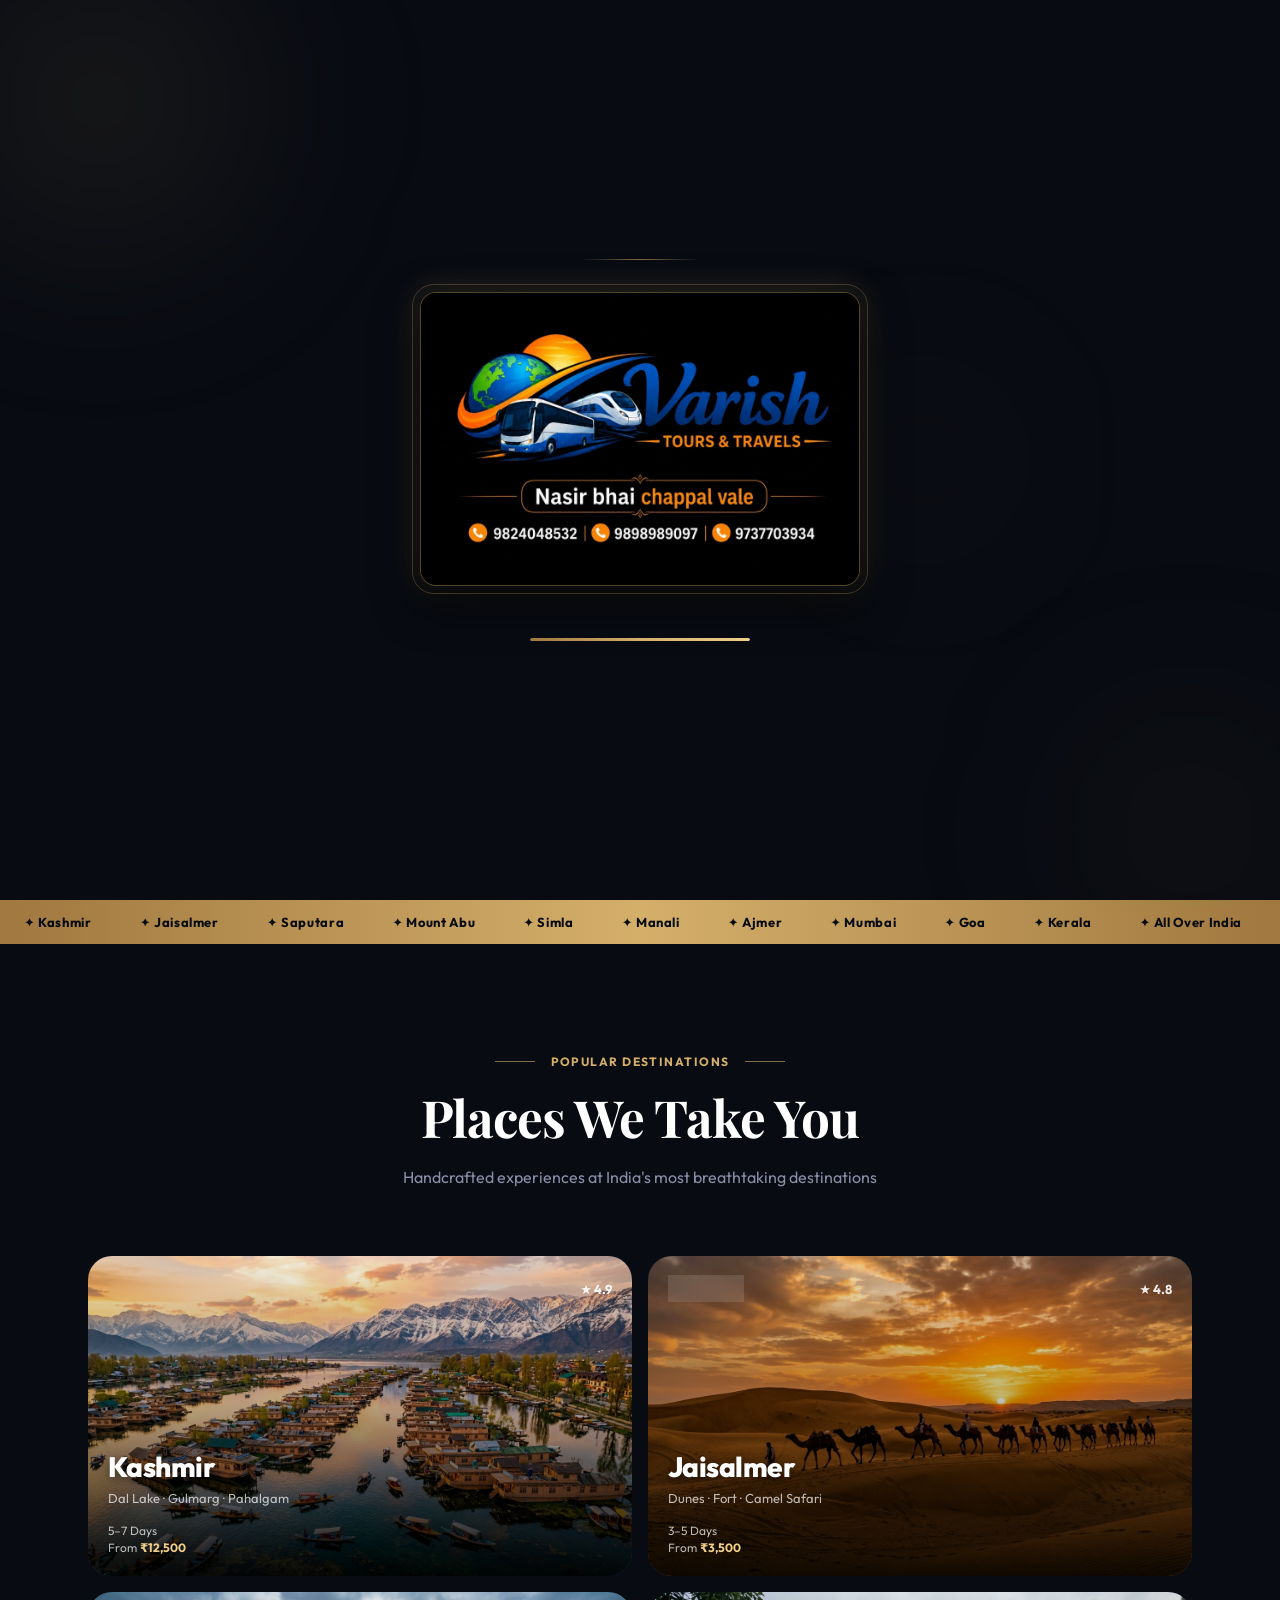
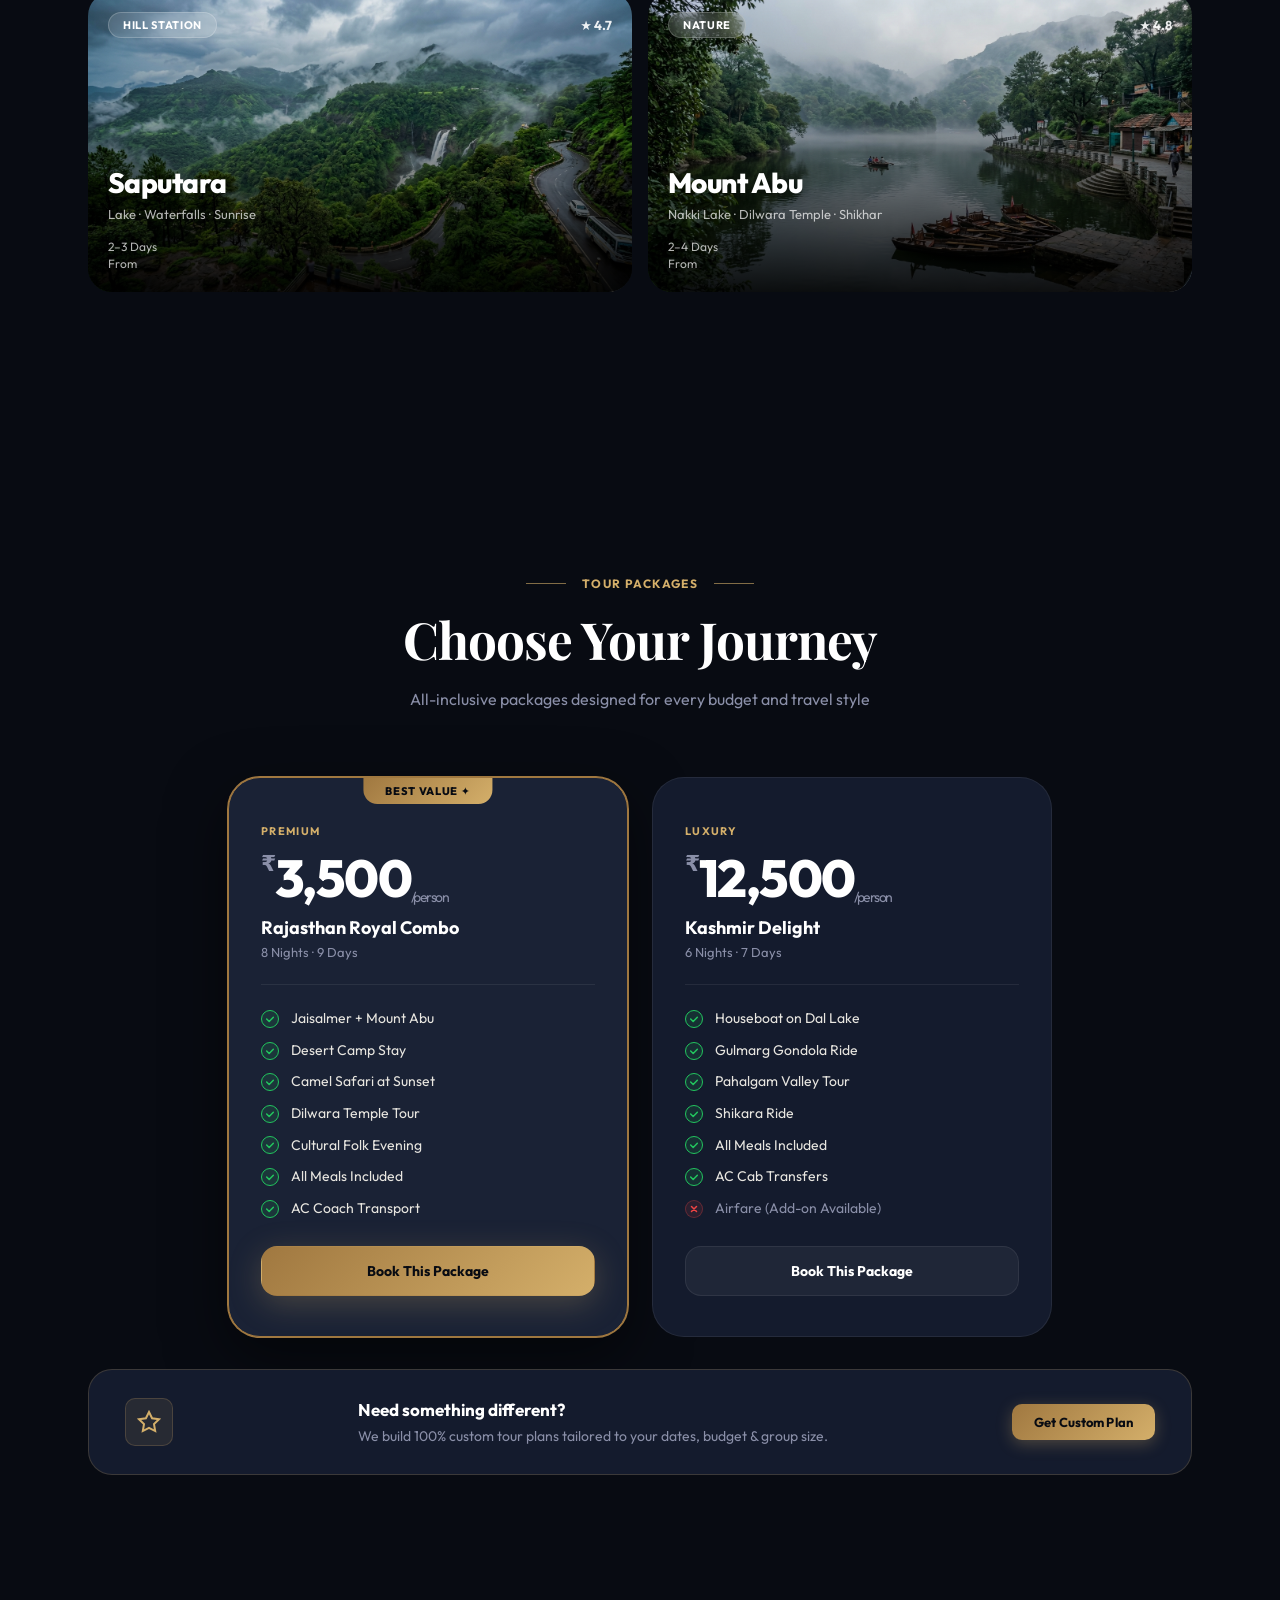
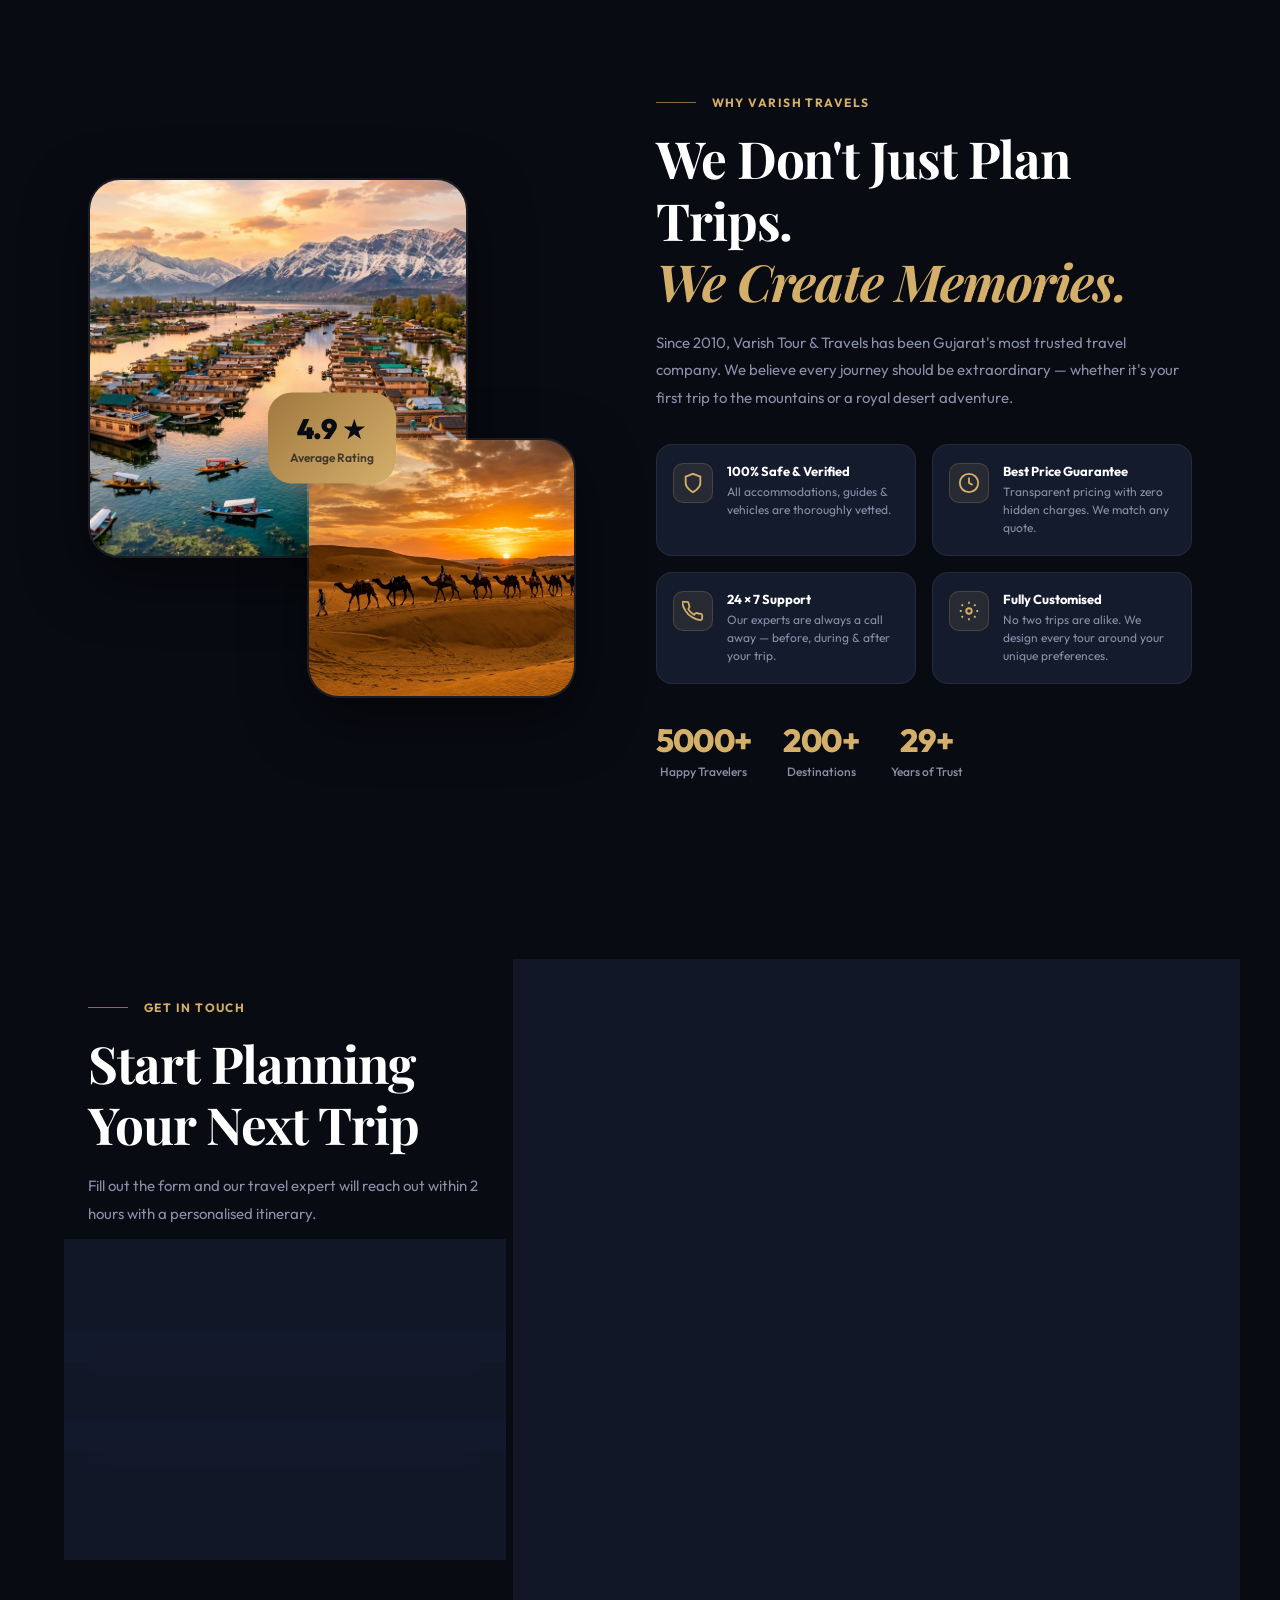
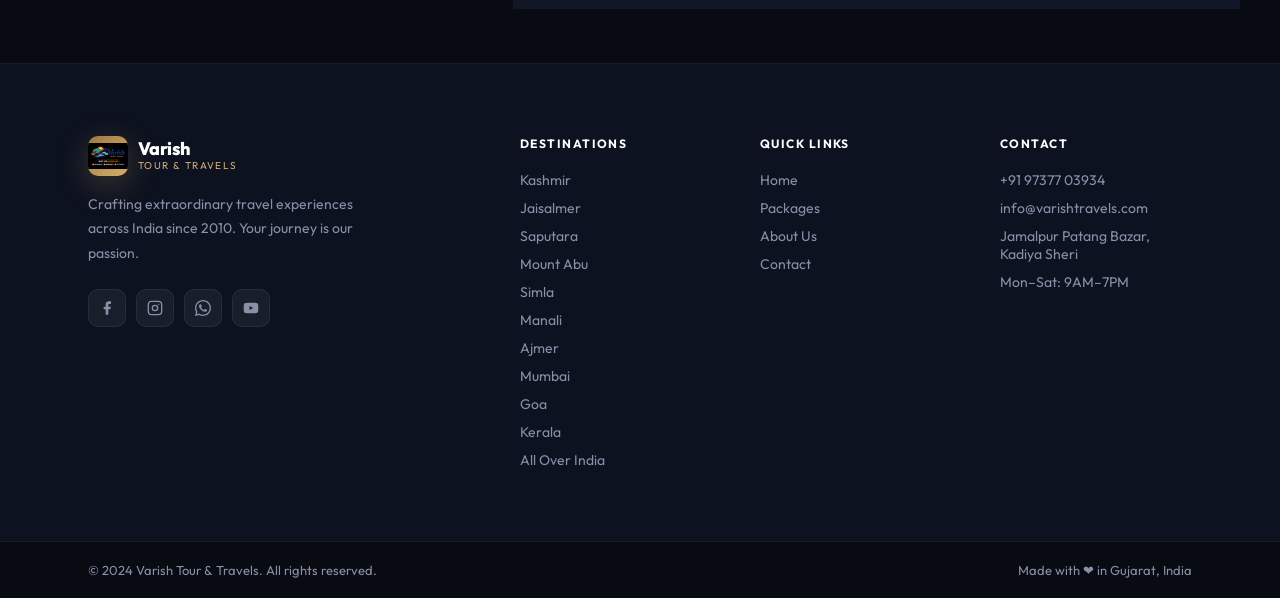
==== commit 65f5d61a: "Fix welcome screen logo aspect ratio and display full image with contact numbers" ====
--- a/index.html
+++ b/index.html
@@ -34,8 +34,7 @@
 
       <!-- Logo icon -->
       <div class="welcome-logo" id="wLogo">
-        <img src="logo.jpg" alt="Varish Logo"
-          style="width: 100%; height: 100%; object-fit: contain; border-radius: 50%;" />
+        <img src="logo.jpg" alt="Varish Tour & Travels" class="welcome-logo-img" />
       </div>
 
 
--- a/style.css
+++ b/style.css
@@ -141,24 +141,40 @@
 
 /* Logo */
 .welcome-logo {
-  opacity: 0; transform: scale(0.5) rotate(-10deg);
-  animation: welcomeLogoIn 0.8s cubic-bezier(0.34,1.56,0.64,1) 0.5s forwards;
+  opacity: 0;
+  transform: scale(0.85);
+  animation: welcomeLogoIn 0.8s cubic-bezier(0.34, 1.56, 0.64, 1) 0.4s forwards;
   margin-bottom: 24px;
   position: relative;
+  width: min(92vw, 440px);
+  max-width: 440px;
+}
+.welcome-logo-img {
+  width: 100%;
+  height: auto;
+  display: block;
+  border-radius: 16px;
+  object-fit: contain;
+  box-shadow: 0 16px 45px rgba(0, 0, 0, 0.85), 0 0 35px rgba(212, 175, 106, 0.25);
+  border: 1.5px solid rgba(212, 175, 106, 0.4);
+  background: #000;
 }
 .welcome-logo::after {
   content: '';
-  position: absolute; inset: -12px; border-radius: 50%;
-  border: 1px solid rgba(212,175,106,0.15);
-  animation: welcomeLogoPulse 2.5s ease-in-out infinite 1.3s;
+  position: absolute;
+  inset: -8px;
+  border-radius: 22px;
+  border: 1px solid rgba(212, 175, 106, 0.25);
+  animation: welcomeLogoPulse 2.5s ease-in-out infinite 1.2s;
+  pointer-events: none;
 }
 @keyframes welcomeLogoIn {
-  0%   { opacity: 0; transform: scale(0.5) rotate(-10deg); }
-  100% { opacity: 1; transform: scale(1) rotate(0deg); }
+  0%   { opacity: 0; transform: scale(0.85) translateY(15px); }
+  100% { opacity: 1; transform: scale(1) translateY(0); }
 }
 @keyframes welcomeLogoPulse {
-  0%,100% { transform: scale(1); opacity: 0.3; }
-  50%     { transform: scale(1.3); opacity: 0; }
+  0%, 100% { transform: scale(1); opacity: 0.4; }
+  50%      { transform: scale(1.03); opacity: 0; }
 }
 
 /* "Welcome To" pre-text */
@@ -238,17 +254,17 @@
 
 /* Loading bar */
 .welcome-loader {
-  margin-top: 36px; width: 180px; height: 2px;
-  background: rgba(255,255,255,0.06);
+  margin-top: 28px; width: 220px; height: 3px;
+  background: rgba(255,255,255,0.08);
   border-radius: 4px; overflow: hidden;
   opacity: 0;
-  animation: welcomeFadeUp 0.5s ease 2s forwards;
+  animation: welcomeFadeUp 0.5s ease 0.6s forwards;
 }
 .welcome-loader-bar {
   height: 100%; width: 0;
   background: linear-gradient(90deg, var(--gold-dark), var(--gold), var(--gold-light));
   border-radius: 4px;
-  animation: welcomeLoadBar 2.2s ease 2.2s forwards;
+  animation: welcomeLoadBar 1.8s ease 0.8s forwards;
 }
 @keyframes welcomeLoadBar {
   0%   { width: 0; }
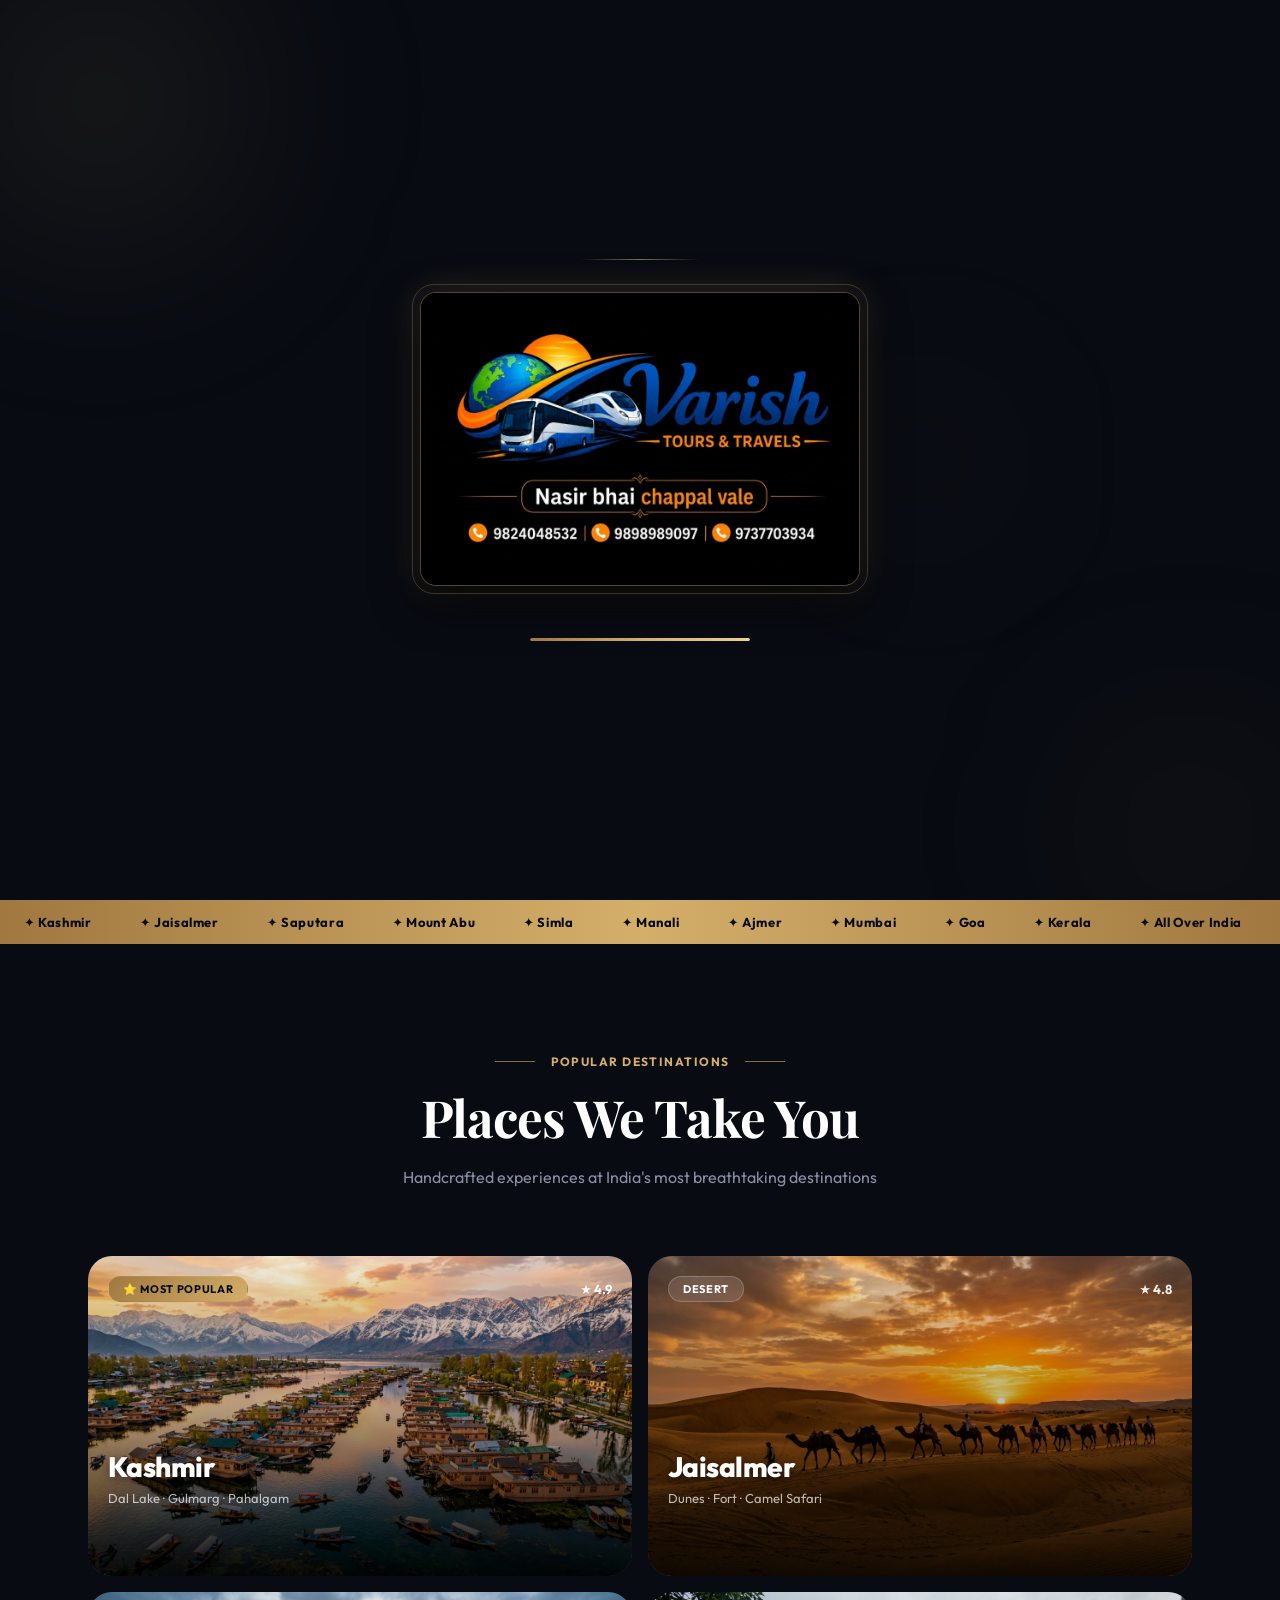
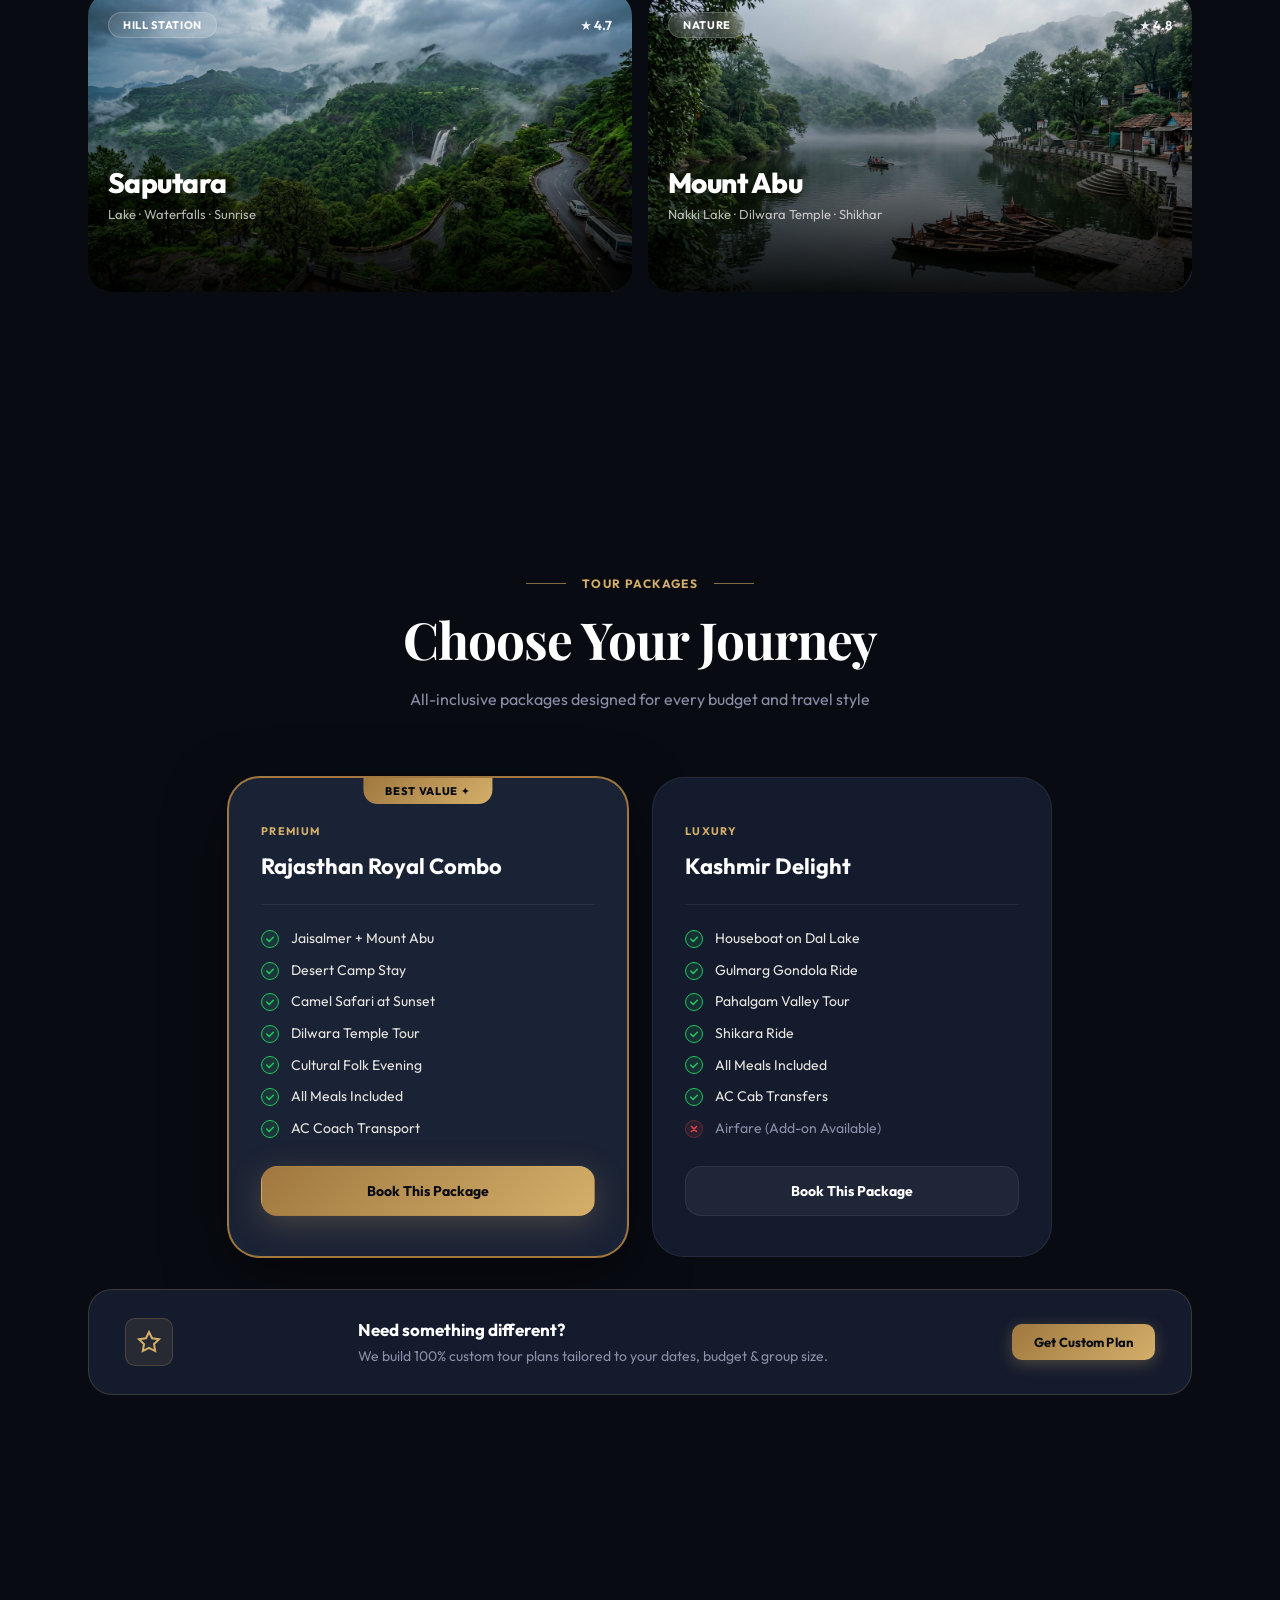
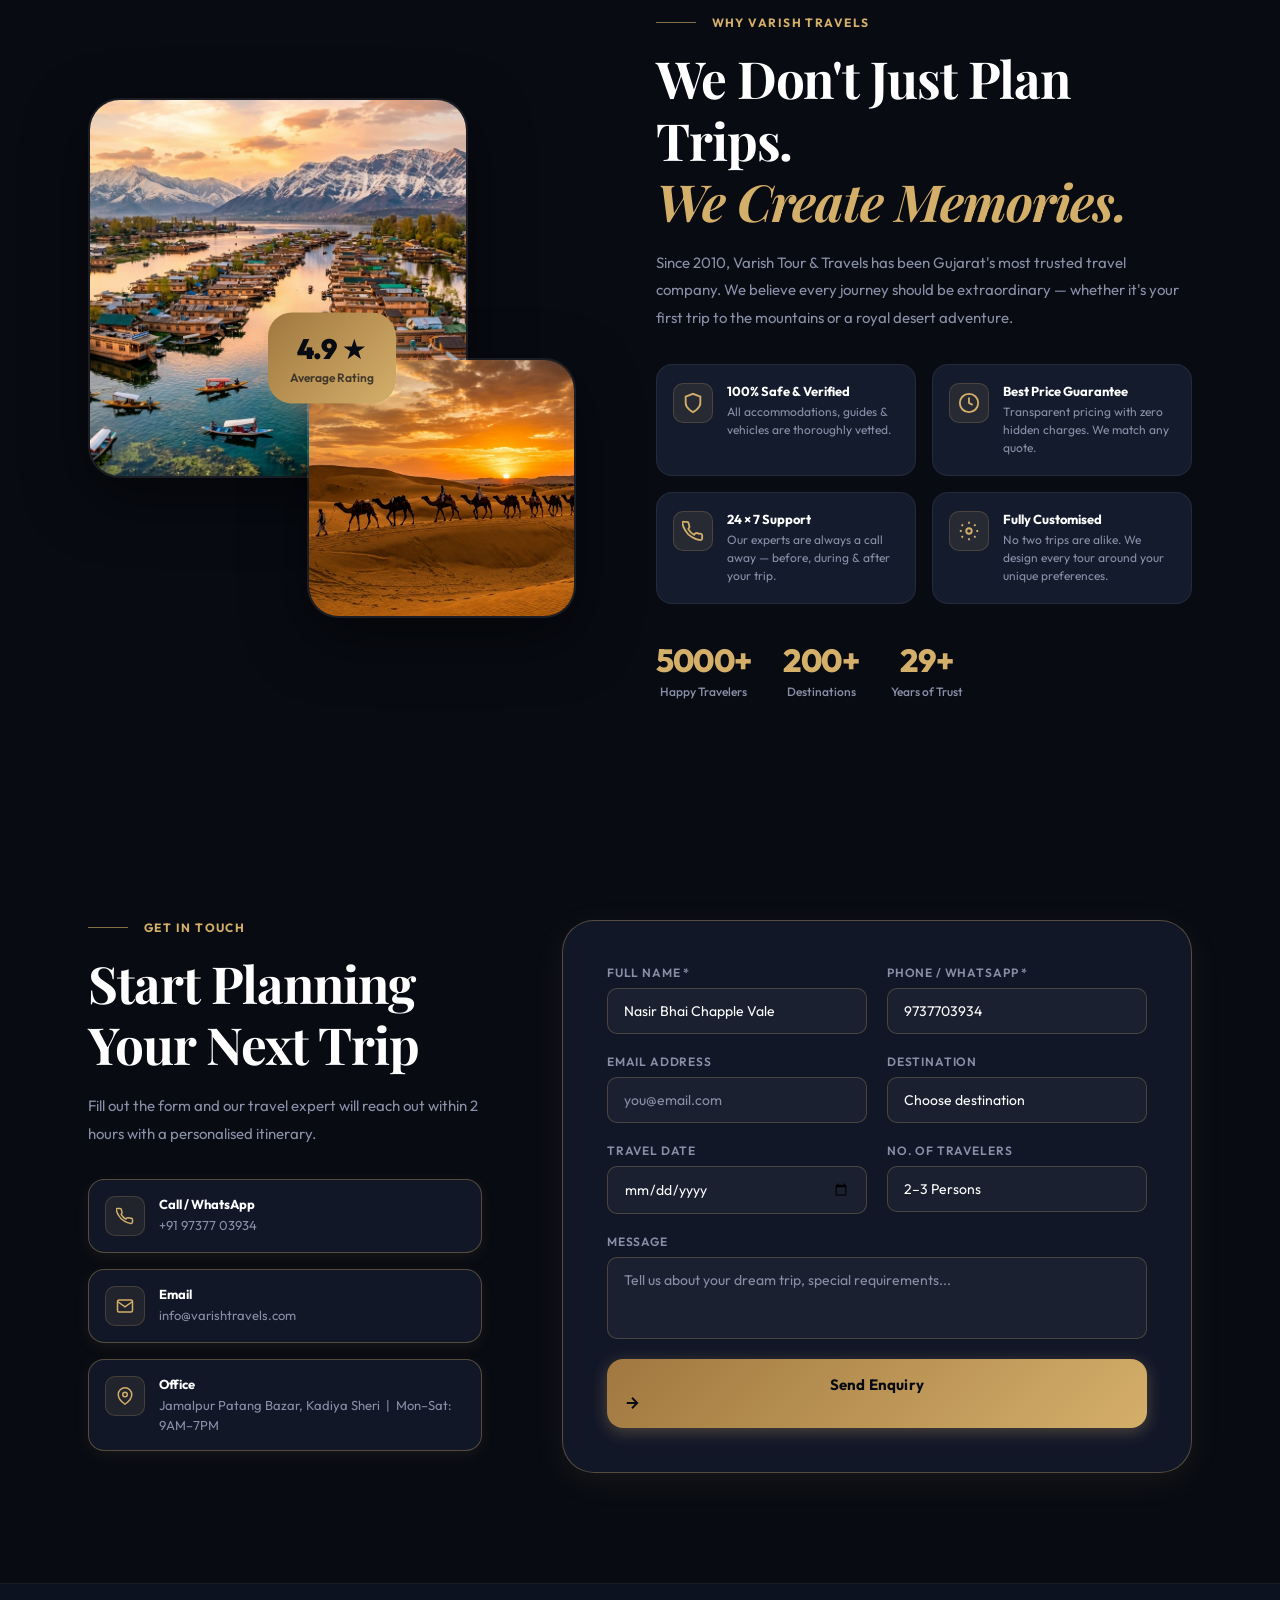
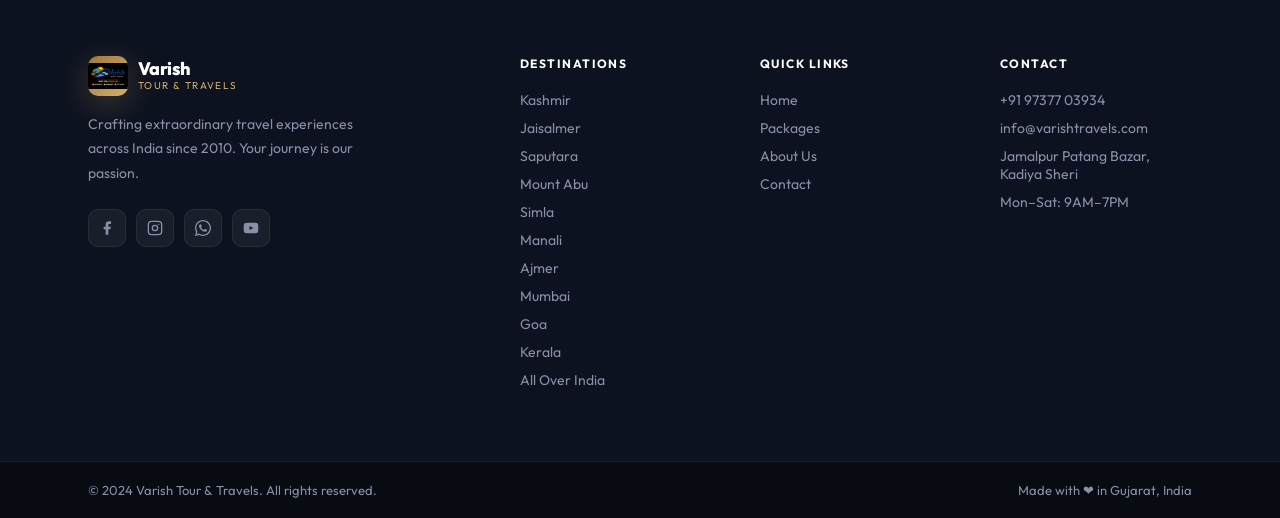
==== commit f07e9151: "Remove prices from all packages and fix script syntax" ====
--- a/index.html
+++ b/index.html
@@ -235,10 +235,6 @@
               <h3 class="dest-name">Kashmir</h3>
               <p class="dest-highlights">Dal Lake · Gulmarg · Pahalgam</p>
               <div class="dest-footer">
-                <div class="dest-meta">
-                  <span>5–7 Days</span>
-                  <span>From <strong>₹18,000</strong></span>
-                </div>
                 <button class="dest-btn" id="btn-dc-kashmir">Explore →</button>
               </div>
             </div>
@@ -258,10 +254,6 @@
               <h3 class="dest-name">Jaisalmer</h3>
               <p class="dest-highlights">Dunes · Fort · Camel Safari</p>
               <div class="dest-footer">
-                <div class="dest-meta">
-                  <span>3–5 Days</span>
-                  <span>From <strong>₹12,000</strong></span>
-                </div>
                 <button class="dest-btn" id="btn-dc-jaisalmer">Explore →</button>
               </div>
             </div>
@@ -281,9 +273,6 @@
               <h3 class="dest-name">Saputara</h3>
               <p class="dest-highlights">Lake · Waterfalls · Sunrise</p>
               <div class="dest-footer">
-                <div class="dest-meta">
-                  <span>2–3 Days</span>
-                </div>
                 <button class="dest-btn" id="btn-dc-saputara">Explore →</button>
               </div>
             </div>
@@ -303,9 +292,6 @@
               <h3 class="dest-name">Mount Abu</h3>
               <p class="dest-highlights">Nakki Lake · Dilwara Temple · Shikhar</p>
               <div class="dest-footer">
-                <div class="dest-meta">
-                  <span>2–4 Days</span>
-                </div>
                 <button class="dest-btn" id="btn-dc-mountabu">Explore →</button>
               </div>
             </div>
@@ -334,11 +320,7 @@
         <div class="pkg-card pkg-featured reveal" id="pkg-premium">
           <div class="pkg-badge">Best Value ✦</div>
           <div class="pkg-tier">Premium</div>
-          <div class="pkg-price">
-            <sup>₹</sup>3,500<sub>/person</sub>
-          </div>
           <div class="pkg-name">Rajasthan Royal Combo</div>
-          <div class="pkg-duration">8 Nights · 9 Days</div>
           <div class="pkg-divider"></div>
           <ul class="pkg-features">
             <li class="feat-inc">Jaisalmer + Mount Abu</li>
@@ -355,11 +337,7 @@
         <!-- Luxury -->
         <div class="pkg-card reveal" id="pkg-luxury">
           <div class="pkg-tier">Luxury</div>
-          <div class="pkg-price">
-            <sup>₹</sup>12,500<sub>/person</sub>
-          </div>
           <div class="pkg-name">Kashmir Delight</div>
-          <div class="pkg-duration">6 Nights · 7 Days</div>
           <div class="pkg-divider"></div>
           <ul class="pkg-features">
             <li class="feat-inc">Houseboat on Dal Lake</li>
--- a/style.css
+++ b/style.css
@@ -661,7 +661,7 @@
 
 .dest-name { font-size: 28px; font-weight: 800; color: var(--white); margin-bottom: 6px; letter-spacing: -0.02em; text-shadow: 0 2px 12px rgba(0,0,0,0.6); }
 .dest-highlights { font-size: 13px; color: rgba(255,255,255,0.7); margin-bottom: 16px; }
-.dest-footer { display: flex; align-items: center; justify-content: space-between; }
+.dest-footer { display: flex; align-items: center; justify-content: flex-end; }
 .dest-meta { display: flex; flex-direction: column; gap: 2px; }
 .dest-meta span { font-size: 12px; color: rgba(255,255,255,0.7); }
 .dest-meta strong { color: var(--gold-light); }
@@ -707,7 +707,7 @@
 .pkg-price { font-size: 52px; font-weight: 800; color: var(--white); letter-spacing: -0.03em; line-height: 1; margin-bottom: 12px; }
 .pkg-price sup { font-size: 22px; font-weight: 600; vertical-align: top; margin-top: 12px; color: var(--text-muted); }
 .pkg-price sub { font-size: 14px; font-weight: 400; color: var(--text-muted); vertical-align: bottom; margin-bottom: 8px; }
-.pkg-name { font-size: 18px; font-weight: 700; color: var(--white); margin-bottom: 5px; }
+.pkg-name { font-size: 22px; font-weight: 700; color: var(--white); margin-bottom: 6px; }
 .pkg-duration { font-size: 13px; color: var(--text-muted); }
 .pkg-divider { height: 1px; background: var(--border); margin: 24px 0; }
 .pkg-features { display: flex; flex-direction: column; gap: 12px; margin-bottom: 28px; }
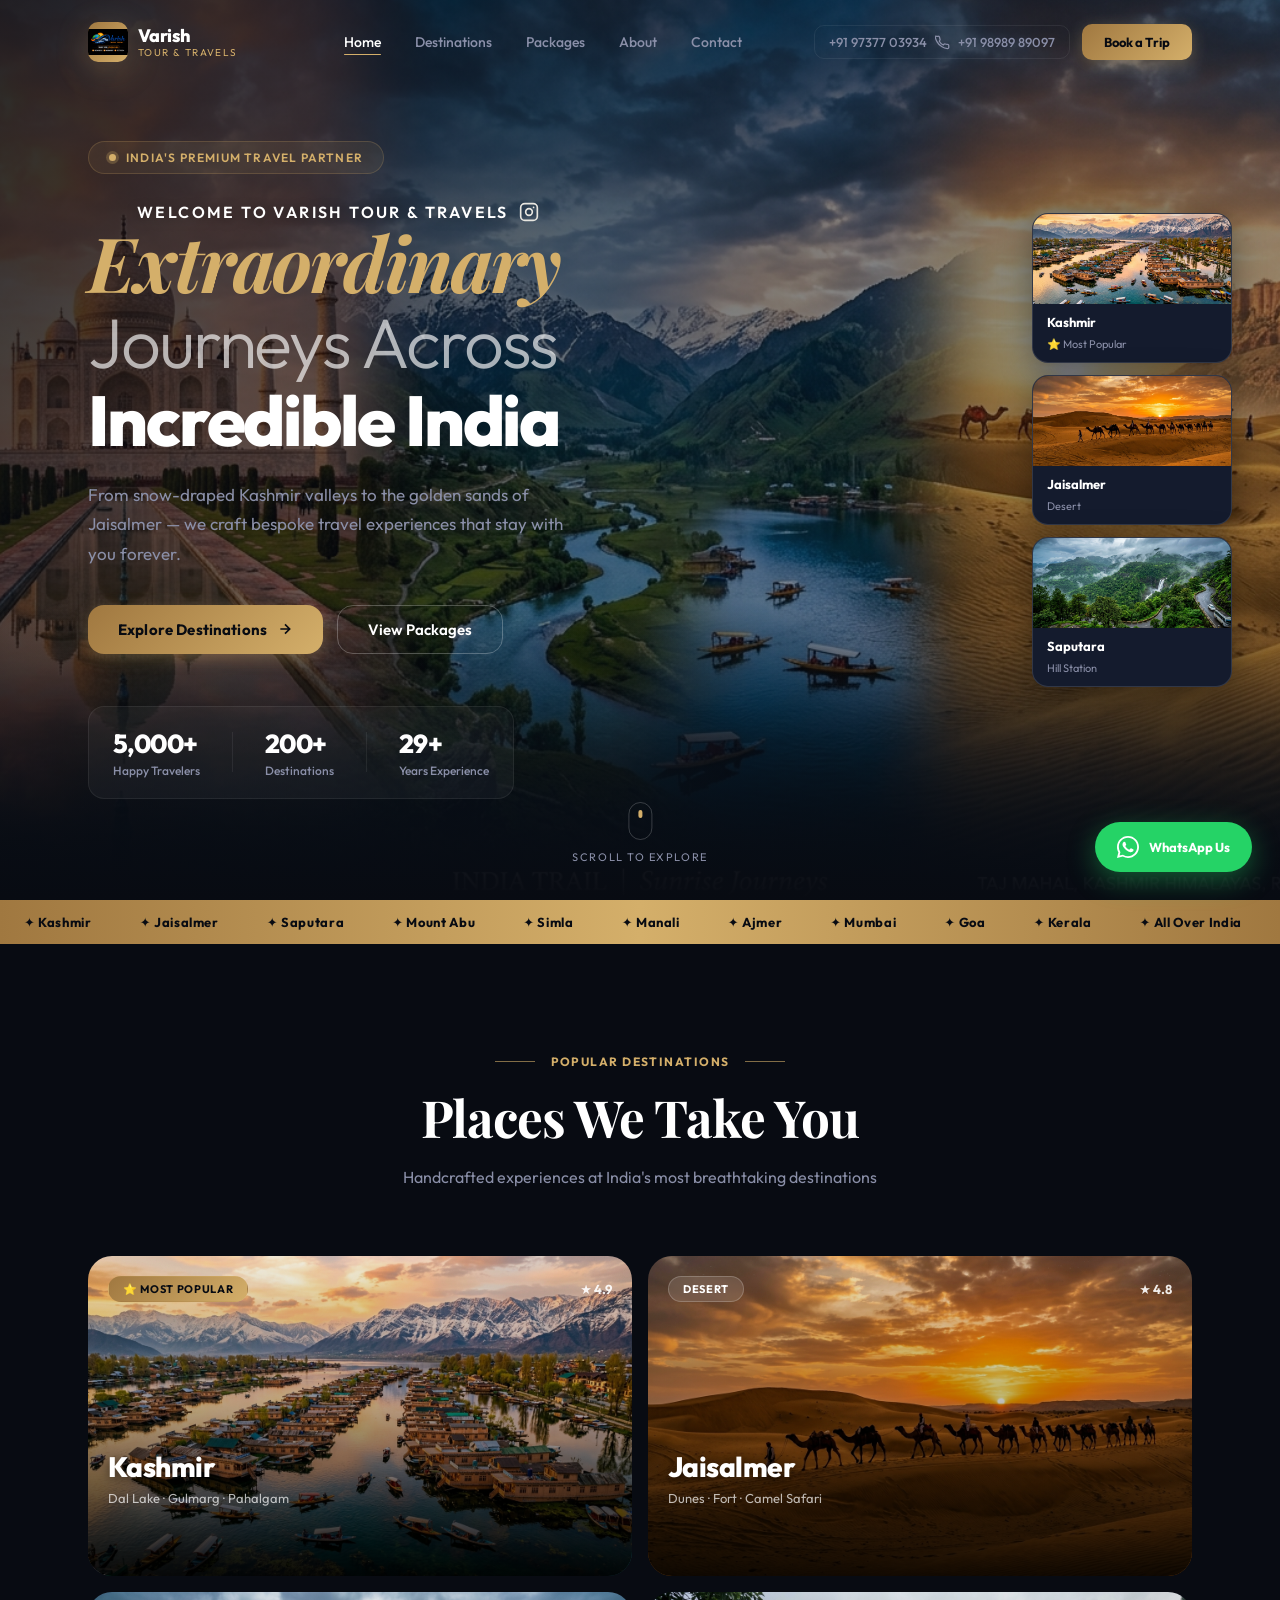
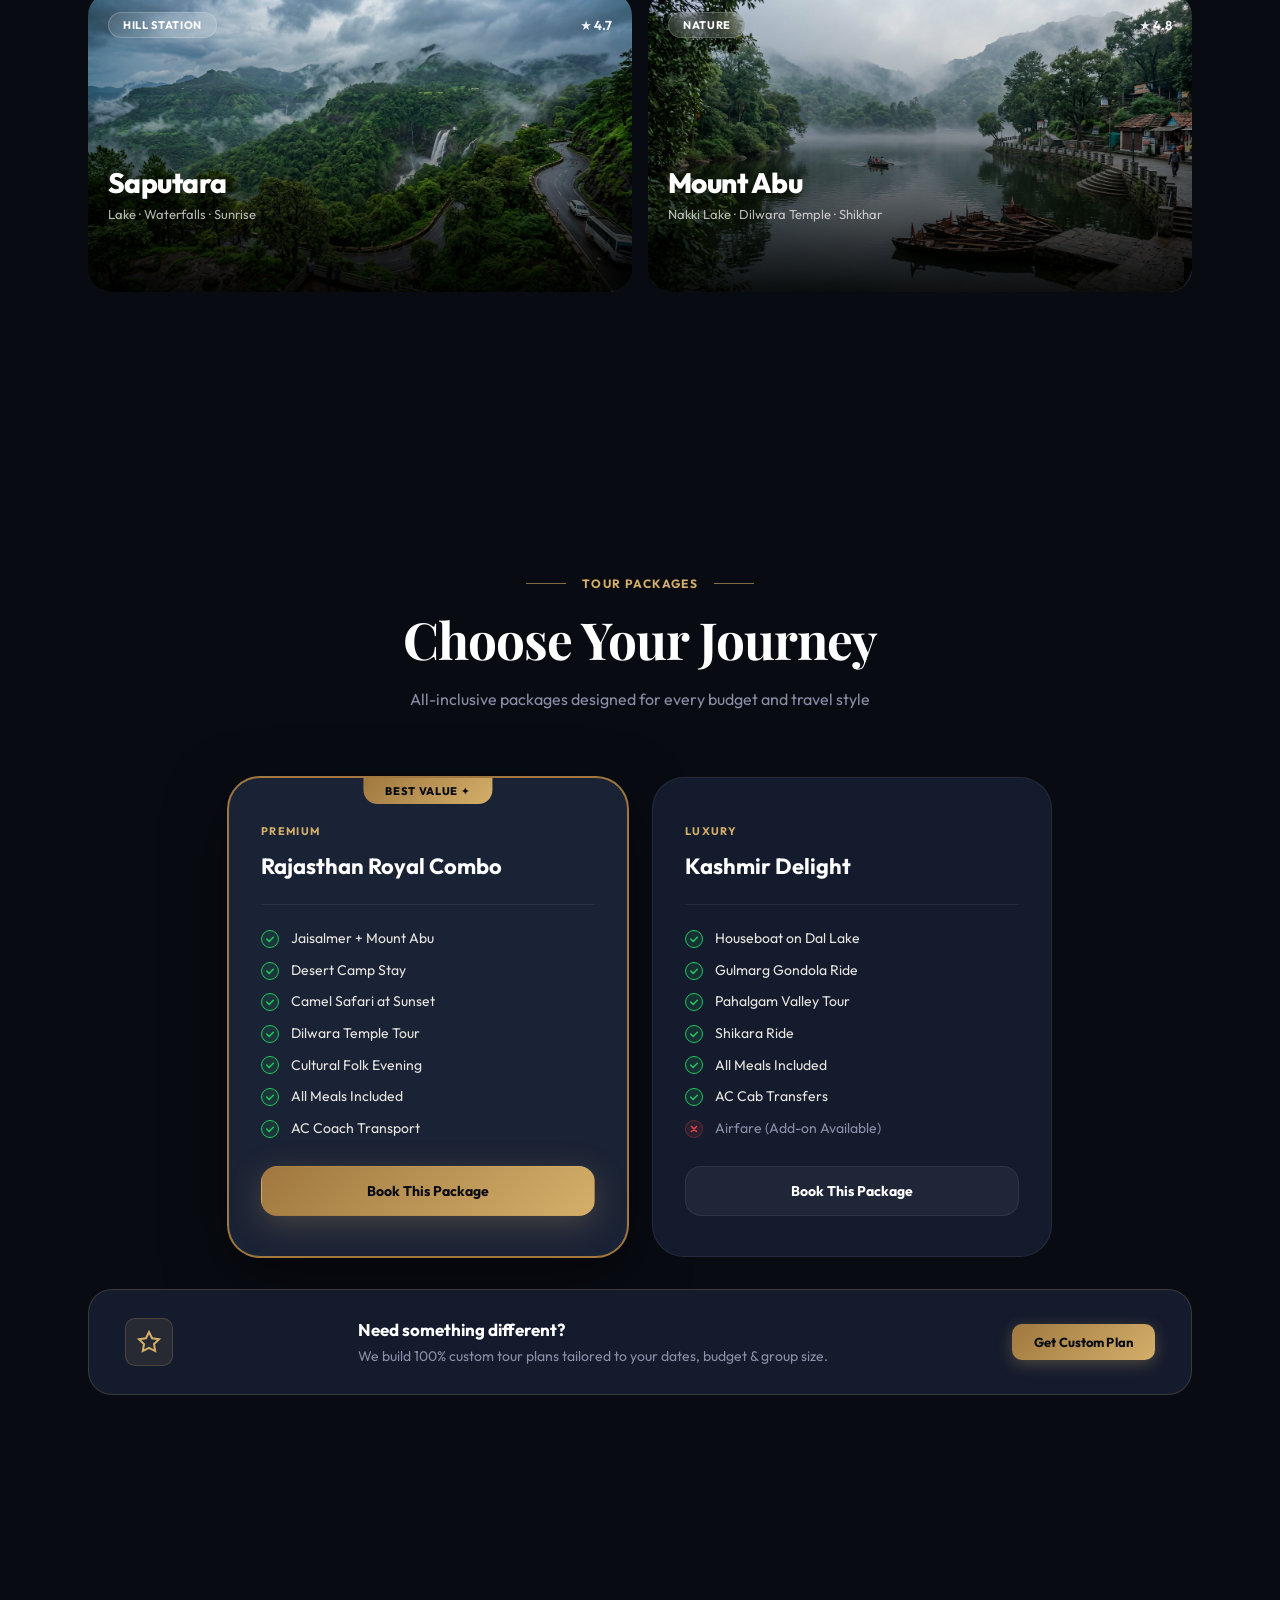
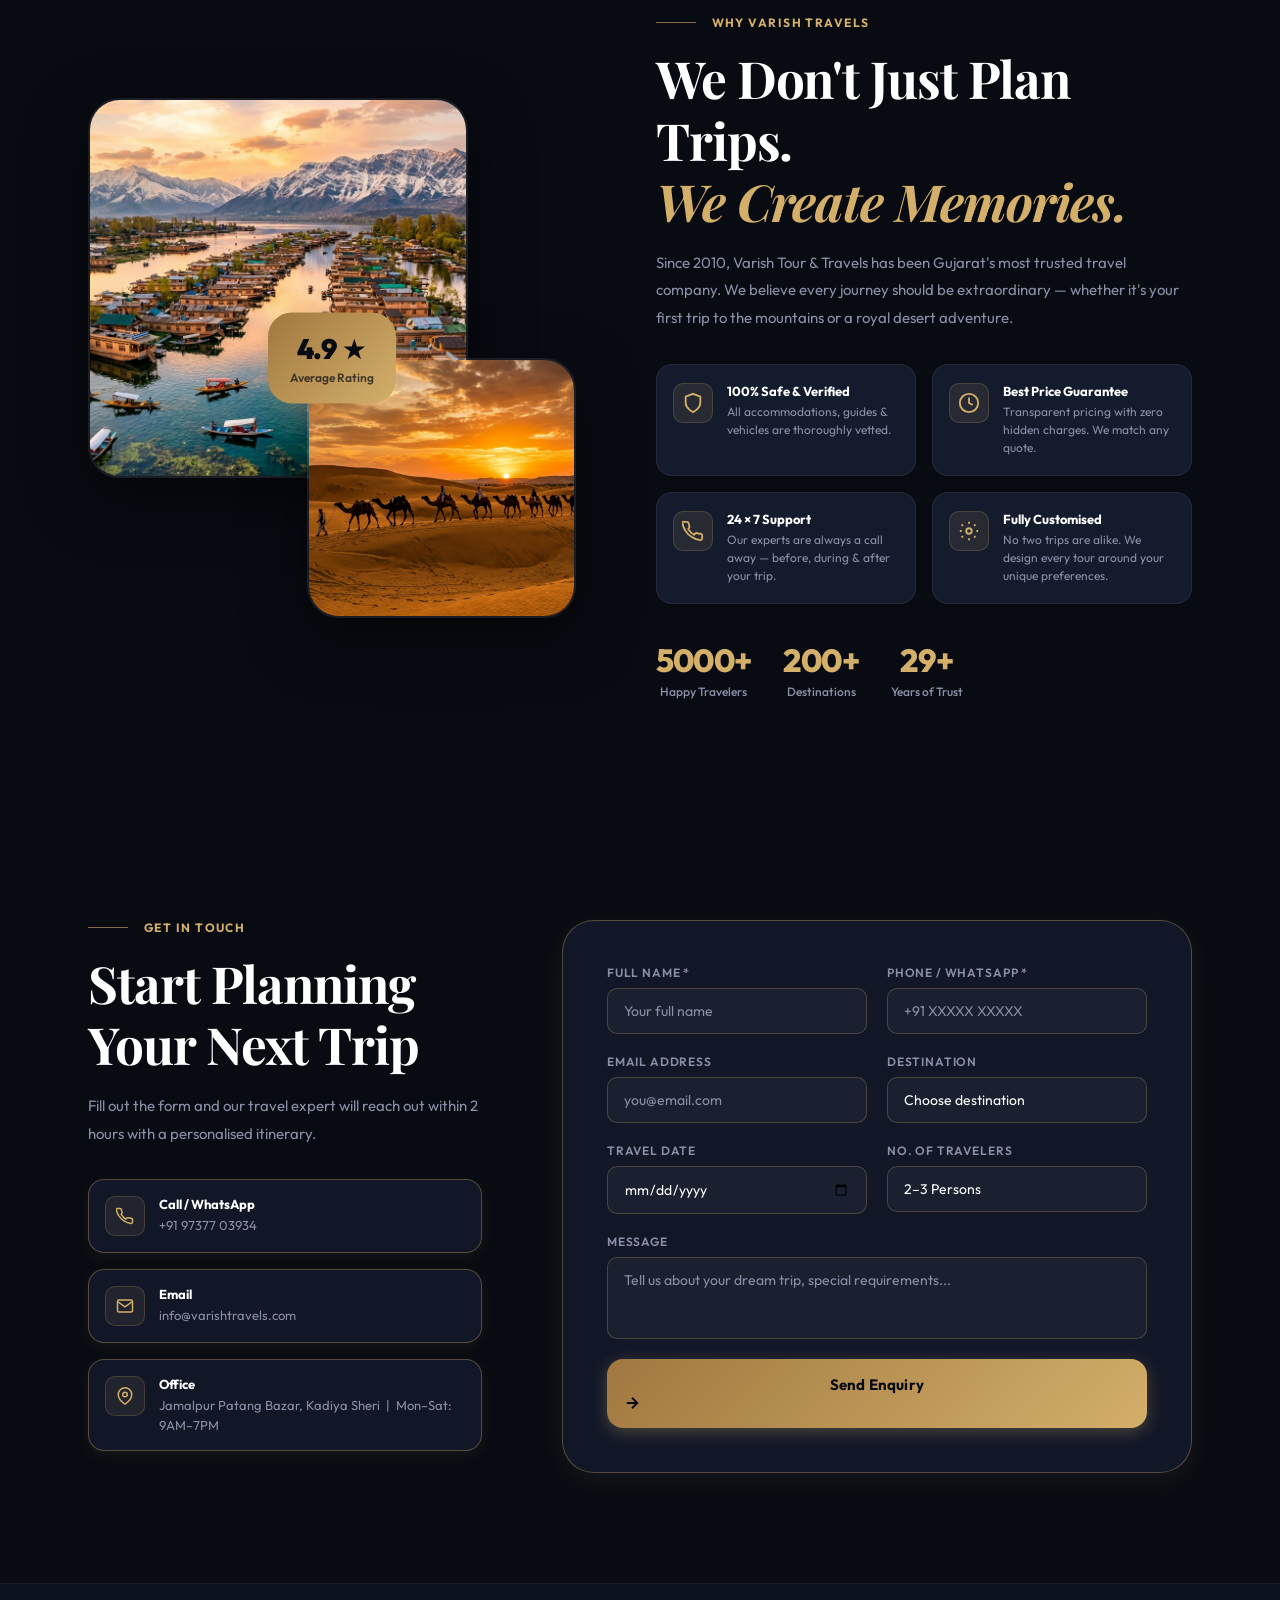
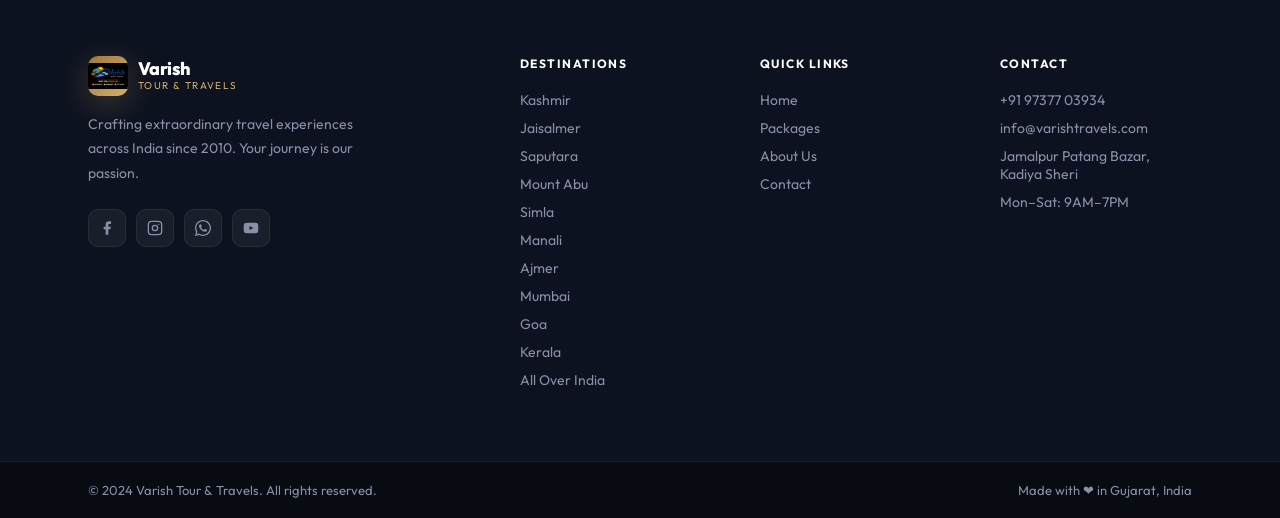
==== commit 0d3661ce: "Clear pre-filled dummy details from booking modal and contact form" ====
--- a/index.html
+++ b/index.html
@@ -526,11 +526,11 @@
           <div class="form-row">
             <div class="form-group">
               <label for="cf-name">Full Name *</label>
-              <input type="text" id="cf-name" placeholder="Your full name" value="Nasir Bhai Chapple Vale" required />
+              <input type="text" id="cf-name" placeholder="Your full name" required />
             </div>
             <div class="form-group">
               <label for="cf-phone">Phone / WhatsApp *</label>
-              <input type="tel" id="cf-phone" placeholder="+91 XXXXX XXXXX" value="9737703934" required />
+              <input type="tel" id="cf-phone" placeholder="+91 XXXXX XXXXX" required />
             </div>
           </div>
           <div class="form-row">
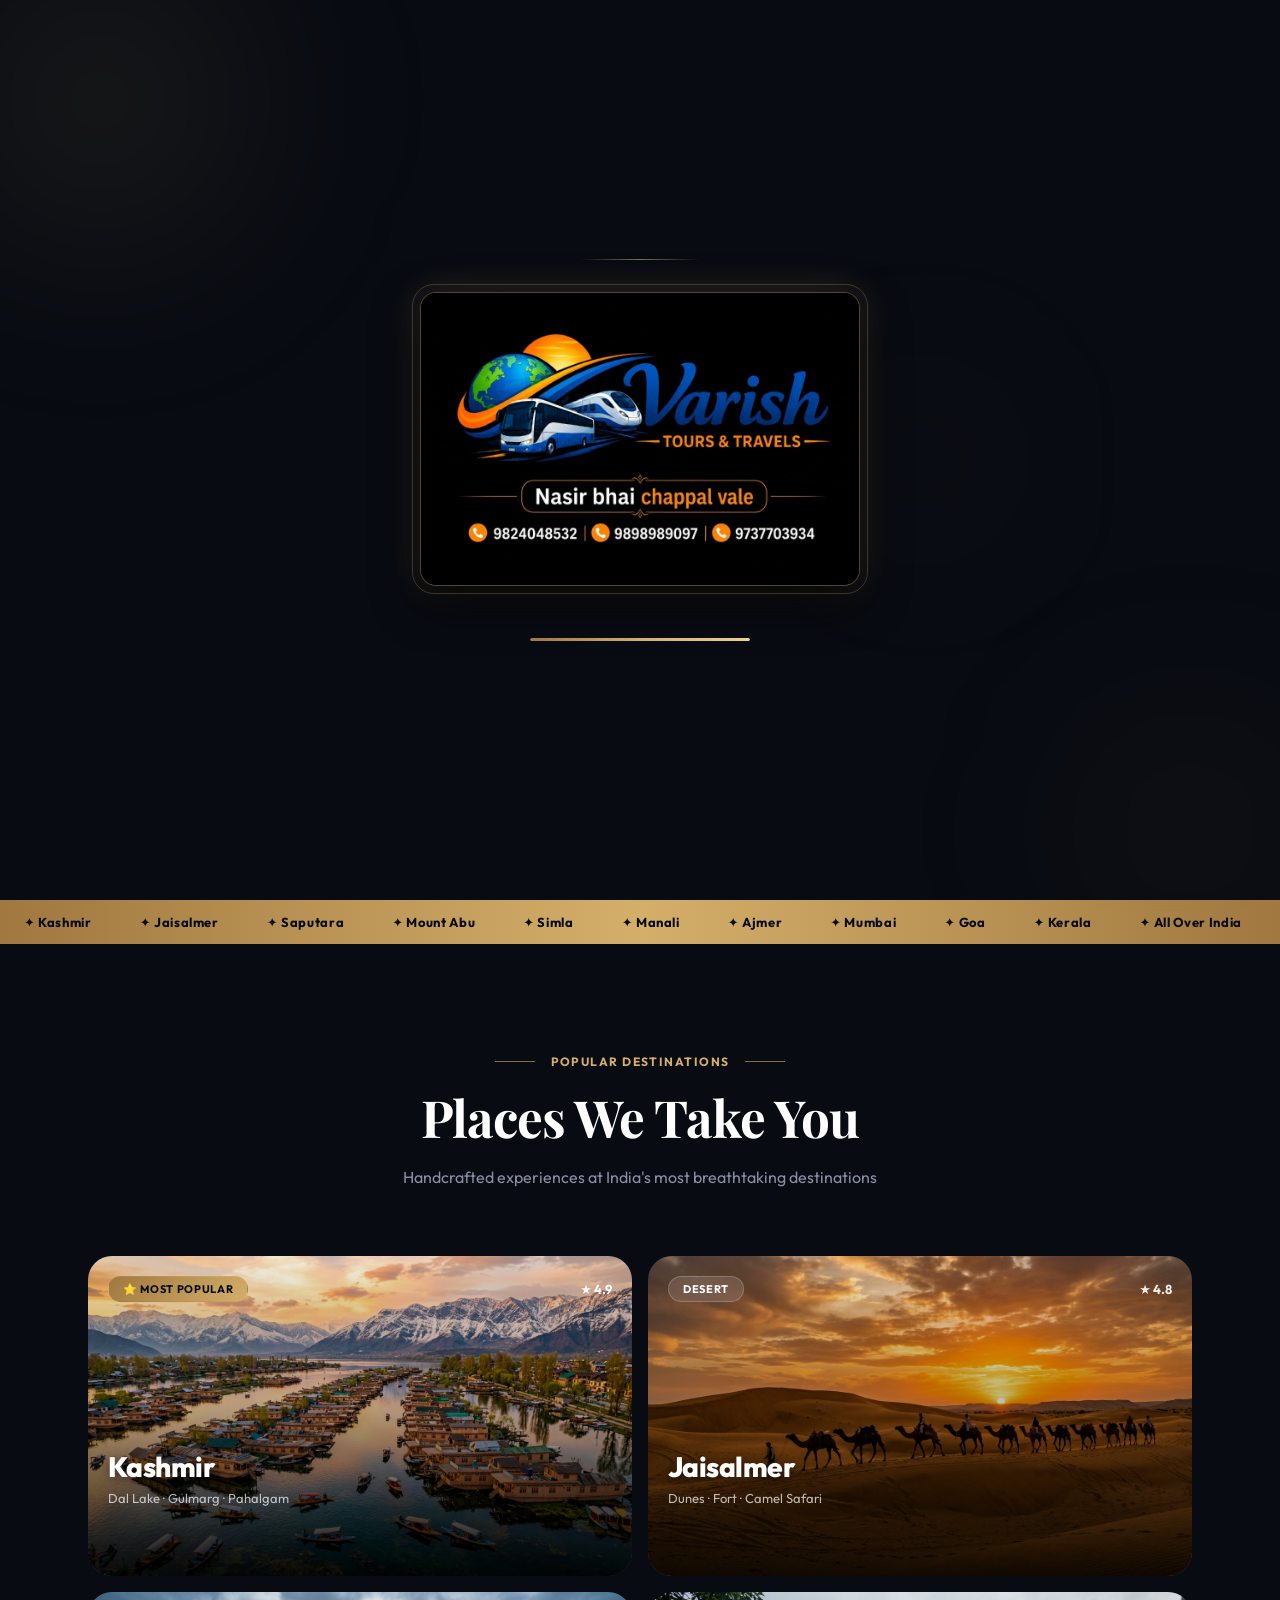
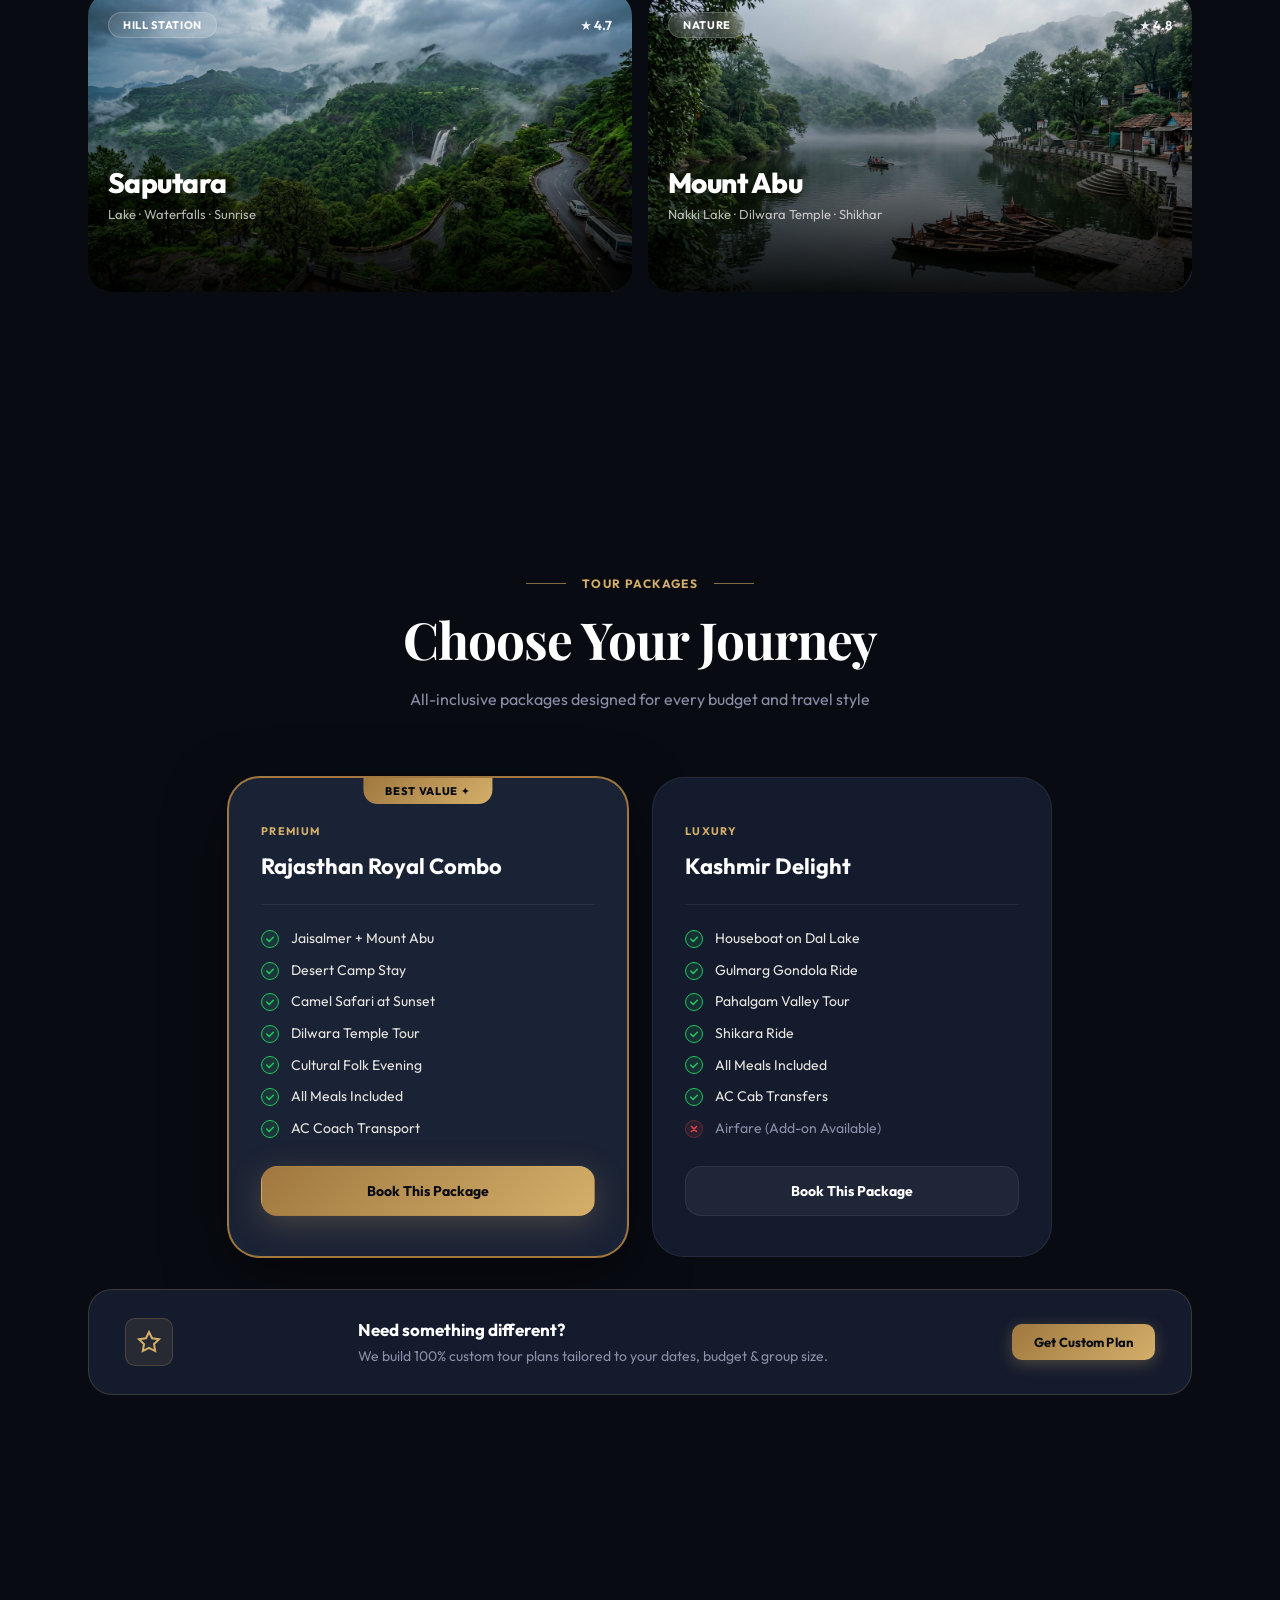
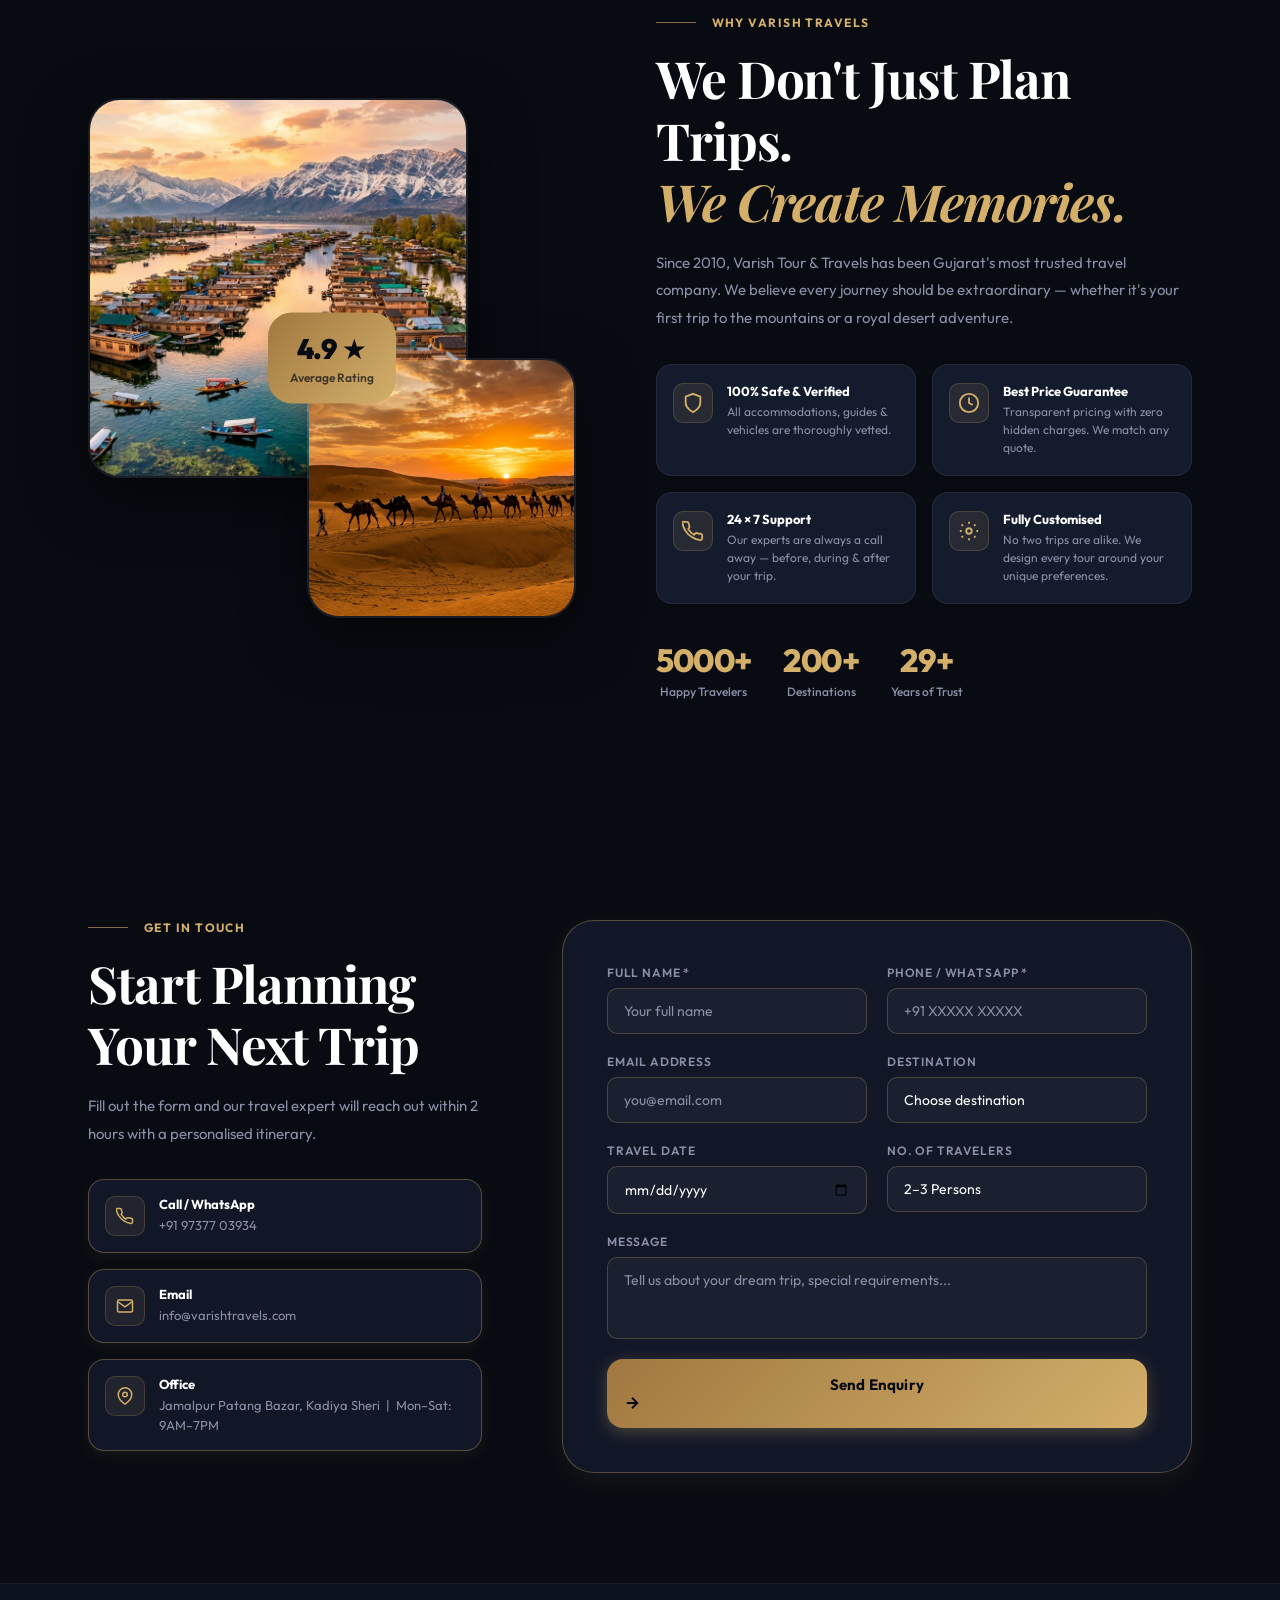
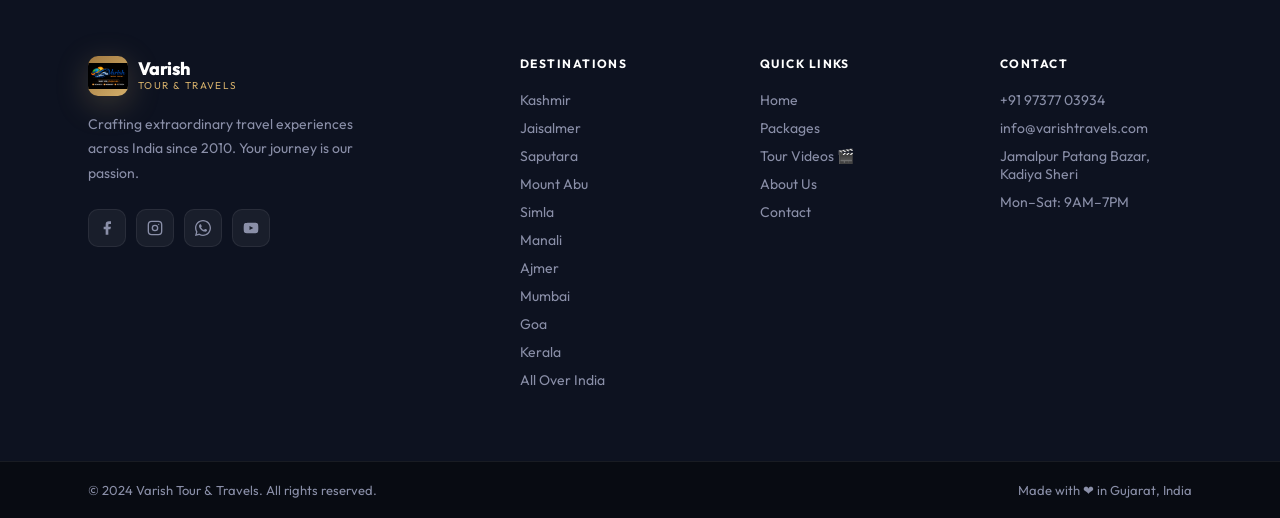
==== commit 96e1613d: "Add tour video gallery page with Kashmir Instagram reel and palace videos" ====
--- a/index.html
+++ b/index.html
@@ -64,6 +64,7 @@
         <a href="#home" class="nav-link active" id="nl-home">Home</a>
         <a href="#destinations" class="nav-link" id="nl-dest">Destinations</a>
         <a href="#packages" class="nav-link" id="nl-pkg">Packages</a>
+        <a href="videos.html" class="nav-link" id="nl-videos">Videos 🎬</a>
         <a href="#about" class="nav-link" id="nl-about">About</a>
         <a href="#contact" class="nav-link" id="nl-contact">Contact</a>
       </nav>
@@ -651,6 +652,7 @@
           <ul>
             <li><a href="#home">Home</a></li>
             <li><a href="#packages">Packages</a></li>
+            <li><a href="videos.html">Tour Videos 🎬</a></li>
             <li><a href="#about">About Us</a></li>
             <li><a href="#contact">Contact</a></li>
           </ul>
--- a/style.css
+++ b/style.css
@@ -1122,3 +1122,389 @@
   margin-right: 4px;
 }
 
+/* ══════════════════════════════════════════
+   VIDEO GALLERY PAGE STYLES
+══════════════════════════════════════════ */
+.videos-hero {
+  position: relative;
+  padding: 150px 0 60px;
+  text-align: center;
+  background: radial-gradient(circle at 50% 20%, rgba(212,175,106,0.12) 0%, rgba(8,11,18,0.98) 70%);
+  border-bottom: 1px solid var(--border);
+  overflow: hidden;
+}
+.videos-hero::before {
+  content: '';
+  position: absolute;
+  top: 0; left: 0; right: 0; bottom: 0;
+  background: url("hero-bg.jpg") center/cover no-repeat;
+  opacity: 0.15;
+  filter: blur(8px);
+  z-index: 0;
+}
+.videos-hero-content {
+  position: relative;
+  z-index: 1;
+  max-width: 780px;
+  margin: 0 auto;
+  padding: 0 20px;
+}
+.videos-badge {
+  display: inline-flex;
+  align-items: center;
+  gap: 8px;
+  padding: 7px 18px;
+  border-radius: var(--radius-pill);
+  border: 1px solid var(--border-gold);
+  background: rgba(212,175,106,0.08);
+  color: var(--gold);
+  font-size: 12px;
+  font-weight: 700;
+  letter-spacing: 0.08em;
+  text-transform: uppercase;
+  margin-bottom: 20px;
+}
+.videos-hero h1 {
+  font-size: clamp(34px, 4.5vw, 56px);
+  font-weight: 800;
+  color: var(--white);
+  line-height: 1.15;
+  margin-bottom: 18px;
+}
+.videos-hero h1 em {
+  font-family: 'Playfair Display', serif;
+  font-style: italic;
+  color: var(--gold);
+}
+.videos-hero p {
+  font-size: 16px;
+  color: var(--text-muted);
+  line-height: 1.7;
+  max-width: 620px;
+  margin: 0 auto;
+}
+
+/* Filter bar */
+.video-filter-bar {
+  display: flex;
+  align-items: center;
+  justify-content: center;
+  flex-wrap: wrap;
+  gap: 10px;
+  margin: 40px auto 48px;
+  padding: 0 16px;
+}
+.vfilter-btn {
+  background: rgba(255, 255, 255, 0.04);
+  border: 1px solid var(--border);
+  color: var(--text-muted);
+  padding: 9px 20px;
+  border-radius: var(--radius-pill);
+  font-size: 13.5px;
+  font-weight: 600;
+  cursor: pointer;
+  transition: all var(--t);
+  font-family: inherit;
+}
+.vfilter-btn:hover {
+  background: rgba(212,175,106,0.1);
+  border-color: var(--border-gold);
+  color: var(--white);
+}
+.vfilter-btn.active {
+  background: linear-gradient(135deg, var(--gold-dark), var(--gold));
+  color: var(--bg);
+  border-color: transparent;
+  box-shadow: 0 4px 16px rgba(212,175,106,0.3);
+}
+
+/* Video Grid */
+.videos-grid {
+  display: grid;
+  grid-template-columns: repeat(auto-fill, minmax(360px, 1fr));
+  gap: 28px;
+  margin-bottom: 60px;
+}
+@media (max-width: 768px) {
+  .videos-grid {
+    grid-template-columns: 1fr;
+    gap: 20px;
+  }
+}
+
+.video-card {
+  background: var(--bg-card);
+  border: 1px solid var(--border);
+  border-radius: var(--radius-lg);
+  overflow: hidden;
+  display: flex;
+  flex-direction: column;
+  transition: all var(--t);
+  position: relative;
+}
+.video-card:hover {
+  transform: translateY(-6px);
+  border-color: var(--border-gold);
+  box-shadow: var(--shadow-lg);
+}
+
+.video-thumb-wrap {
+  position: relative;
+  width: 100%;
+  aspect-ratio: 16 / 9;
+  overflow: hidden;
+  background: #000;
+  cursor: pointer;
+}
+.video-thumb {
+  width: 100%;
+  height: 100%;
+  object-fit: cover;
+  transition: transform 0.6s var(--ease);
+}
+.video-card:hover .video-thumb {
+  transform: scale(1.06);
+}
+.video-thumb-overlay {
+  position: absolute;
+  inset: 0;
+  background: linear-gradient(to top, rgba(0,0,0,0.85) 0%, rgba(0,0,0,0.2) 60%, rgba(0,0,0,0.4) 100%);
+  display: flex;
+  align-items: center;
+  justify-content: center;
+  transition: background var(--t);
+}
+.video-card:hover .video-thumb-overlay {
+  background: linear-gradient(to top, rgba(0,0,0,0.92) 0%, rgba(0,0,0,0.4) 60%, rgba(0,0,0,0.2) 100%);
+}
+
+.video-play-btn {
+  width: 62px;
+  height: 62px;
+  border-radius: 50%;
+  background: linear-gradient(135deg, var(--gold), var(--gold-light));
+  color: var(--bg);
+  display: flex;
+  align-items: center;
+  justify-content: center;
+  box-shadow: 0 4px 24px rgba(212,175,106,0.5);
+  transition: all var(--t);
+  cursor: pointer;
+  z-index: 2;
+}
+.video-play-btn svg {
+  margin-left: 3px;
+  width: 22px;
+  height: 22px;
+  fill: currentColor;
+}
+.video-card:hover .video-play-btn {
+  transform: scale(1.15);
+  box-shadow: 0 6px 32px rgba(212,175,106,0.75);
+}
+
+.video-badge {
+  position: absolute;
+  top: 14px;
+  left: 14px;
+  background: rgba(8, 11, 18, 0.75);
+  backdrop-filter: blur(8px);
+  border: 1px solid rgba(212,175,106,0.3);
+  color: var(--gold-light);
+  font-size: 11px;
+  font-weight: 700;
+  padding: 4px 12px;
+  border-radius: var(--radius-pill);
+  text-transform: uppercase;
+  letter-spacing: 0.05em;
+  z-index: 2;
+}
+.video-duration {
+  position: absolute;
+  bottom: 12px;
+  right: 14px;
+  background: rgba(0, 0, 0, 0.85);
+  color: var(--white);
+  font-size: 11px;
+  font-weight: 600;
+  padding: 3px 8px;
+  border-radius: 6px;
+  display: flex;
+  align-items: center;
+  gap: 4px;
+  z-index: 2;
+}
+
+.video-info {
+  padding: 22px;
+  display: flex;
+  flex-direction: column;
+  flex: 1;
+}
+.video-title {
+  font-size: 18px;
+  font-weight: 700;
+  color: var(--white);
+  line-height: 1.35;
+  margin-bottom: 8px;
+  cursor: pointer;
+  transition: color var(--t);
+}
+.video-title:hover {
+  color: var(--gold);
+}
+.video-highlights {
+  font-size: 12.5px;
+  color: var(--gold);
+  font-weight: 600;
+  margin-bottom: 10px;
+}
+.video-desc {
+  font-size: 13.5px;
+  color: var(--text-muted);
+  line-height: 1.6;
+  margin-bottom: 20px;
+  flex: 1;
+}
+.video-actions {
+  display: flex;
+  align-items: center;
+  gap: 12px;
+  margin-top: auto;
+}
+.btn-watch {
+  flex: 1;
+  display: inline-flex;
+  align-items: center;
+  justify-content: center;
+  gap: 8px;
+  background: linear-gradient(135deg, var(--gold-dark), var(--gold));
+  color: var(--bg);
+  font-weight: 700;
+  font-size: 13px;
+  padding: 10px 16px;
+  border-radius: var(--radius-sm);
+  border: none;
+  cursor: pointer;
+  transition: all var(--t);
+}
+.btn-watch:hover {
+  background: linear-gradient(135deg, var(--gold), var(--gold-light));
+  transform: translateY(-2px);
+  box-shadow: 0 4px 18px rgba(212,175,106,0.35);
+}
+.btn-book-tour {
+  display: inline-flex;
+  align-items: center;
+  justify-content: center;
+  padding: 10px 14px;
+  border-radius: var(--radius-sm);
+  background: transparent;
+  border: 1px solid var(--border);
+  color: var(--text);
+  font-size: 13px;
+  font-weight: 600;
+  cursor: pointer;
+  transition: all var(--t);
+}
+.btn-book-tour:hover {
+  border-color: var(--border-gold);
+  color: var(--gold);
+  background: rgba(212,175,106,0.08);
+}
+
+/* Video Modal Player */
+.video-player-modal {
+  position: fixed;
+  inset: 0;
+  background: rgba(4, 6, 12, 0.94);
+  backdrop-filter: blur(12px);
+  z-index: 1000;
+  display: flex;
+  align-items: center;
+  justify-content: center;
+  padding: 24px;
+  opacity: 0;
+  pointer-events: none;
+  transition: opacity 0.3s var(--ease);
+}
+.video-player-modal.open {
+  opacity: 1;
+  pointer-events: auto;
+}
+.video-player-box {
+  width: 100%;
+  max-width: 960px;
+  background: var(--bg-2);
+  border: 1px solid var(--border-gold);
+  border-radius: var(--radius-lg);
+  overflow: hidden;
+  box-shadow: 0 20px 60px rgba(0, 0, 0, 0.85);
+  position: relative;
+  transform: translateY(20px) scale(0.97);
+  transition: transform 0.3s var(--ease), max-width 0.3s var(--ease);
+}
+.video-player-box.is-reel {
+  max-width: 460px;
+}
+.video-player-box.is-reel .video-player-iframe-wrap {
+  aspect-ratio: 9 / 16;
+  max-height: 75vh;
+  height: 600px;
+}
+.video-player-modal.open .video-player-box {
+  transform: translateY(0) scale(1);
+}
+.video-player-close {
+  position: absolute;
+  top: 14px;
+  right: 14px;
+  width: 40px;
+  height: 40px;
+  border-radius: 50%;
+  background: rgba(255, 255, 255, 0.1);
+  border: 1px solid rgba(255, 255, 255, 0.2);
+  color: var(--white);
+  display: flex;
+  align-items: center;
+  justify-content: center;
+  cursor: pointer;
+  z-index: 10;
+  transition: all var(--t);
+}
+.video-player-close:hover {
+  background: rgba(239, 68, 68, 0.8);
+  transform: rotate(90deg);
+}
+.video-player-iframe-wrap {
+  width: 100%;
+  aspect-ratio: 16 / 9;
+  background: #000;
+  position: relative;
+}
+.video-player-iframe-wrap iframe {
+  width: 100%;
+  height: 100%;
+  border: none;
+}
+.video-player-info {
+  padding: 20px 24px;
+  display: flex;
+  align-items: center;
+  justify-content: space-between;
+  flex-wrap: wrap;
+  gap: 16px;
+  background: var(--bg-card);
+  border-top: 1px solid var(--border);
+}
+.video-player-title {
+  font-size: 18px;
+  font-weight: 700;
+  color: var(--white);
+}
+.video-player-dest {
+  font-size: 13px;
+  color: var(--gold);
+}
+
+
